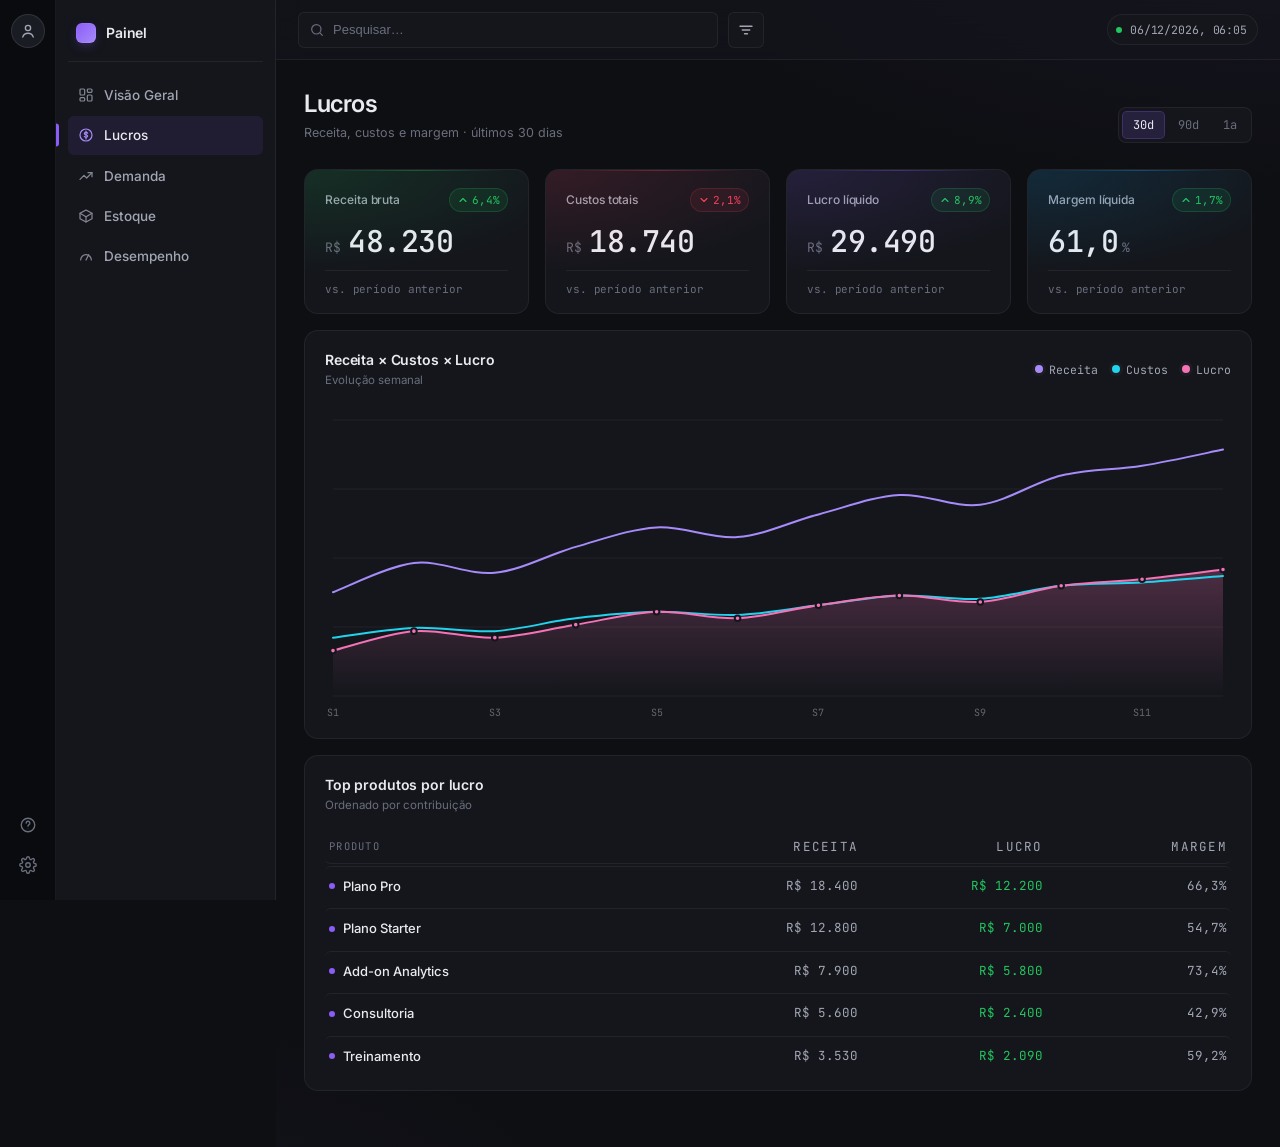
==== profits.html @ 4f4bde39 "feat: Página de Lucros" ====
<!-- profits.html -->
<!DOCTYPE html>
<html lang="pt-BR">
<head>
<meta charset="UTF-8">
<meta name="viewport" content="width=device-width, initial-scale=1.0">
<title>Dashboard · Lucros</title>
<link rel="preconnect" href="https://fonts.googleapis.com">
<link rel="preconnect" href="https://fonts.gstatic.com" crossorigin>
<link href="https://fonts.googleapis.com/css2?family=Inter:wght@400;500;600;700&family=JetBrains+Mono:wght@400;500&display=swap" rel="stylesheet">
<link rel="stylesheet" href="profits.css">
</head>
<body>

  <!-- TRILHA ESQUERDA -->
  <aside class="rail" id="rail">
    <button class="rail-avatar" aria-label="Perfil">
      <svg viewBox="0 0 24 24" width="18" height="18" fill="none" stroke="currentColor" stroke-width="1.8" stroke-linecap="round" stroke-linejoin="round">
        <circle cx="12" cy="8" r="3.5"/>
        <path d="M5 20c1.2-3.4 3.8-5 7-5s5.8 1.6 7 5"/>
      </svg>
    </button>
    <div class="rail-bottom">
      <button class="rail-btn" aria-label="Ajuda">
        <svg viewBox="0 0 24 24" width="18" height="18" fill="none" stroke="currentColor" stroke-width="1.8" stroke-linecap="round" stroke-linejoin="round">
          <circle cx="12" cy="12" r="9"/>
          <path d="M9.5 9.5a2.5 2.5 0 1 1 3.5 2.3c-.8.4-1 .9-1 1.7"/>
          <circle cx="12" cy="17" r=".6" fill="currentColor" stroke="none"/>
        </svg>
      </button>
      <button class="rail-btn" id="settingsBtn" aria-label="Aparência">
        <svg viewBox="0 0 24 24" width="18" height="18" fill="none" stroke="currentColor" stroke-width="1.8" stroke-linecap="round" stroke-linejoin="round">
          <circle cx="12" cy="12" r="3"/>
          <path d="M19.4 15a1.7 1.7 0 0 0 .3 1.9l.1.1a2 2 0 1 1-2.8 2.8l-.1-.1a1.7 1.7 0 0 0-1.9-.3 1.7 1.7 0 0 0-1 1.5V21a2 2 0 1 1-4 0v-.1a1.7 1.7 0 0 0-1-1.6 1.7 1.7 0 0 0-1.9.3l-.1.1a2 2 0 1 1-2.8-2.8l.1-.1a1.7 1.7 0 0 0 .3-1.9 1.7 1.7 0 0 0-1.5-1H3a2 2 0 1 1 0-4h.1a1.7 1.7 0 0 0 1.6-1 1.7 1.7 0 0 0-.3-1.9l-.1-.1a2 2 0 1 1 2.8-2.8l.1.1a1.7 1.7 0 0 0 1.9.3H9a1.7 1.7 0 0 0 1-1.5V3a2 2 0 1 1 4 0v.1a1.7 1.7 0 0 0 1 1.5 1.7 1.7 0 0 0 1.9-.3l.1-.1a2 2 0 1 1 2.8 2.8l-.1.1a1.7 1.7 0 0 0-.3 1.9V9a1.7 1.7 0 0 0 1.5 1H21a2 2 0 1 1 0 4h-.1a1.7 1.7 0 0 0-1.5 1z"/>
        </svg>
      </button>
    </div>
  </aside>

  <!-- MENU -->
  <nav class="menu" id="menu" aria-label="Seções">
    <div class="brand">
      <span class="brand-mark" aria-hidden="true"></span>
      <span class="brand-name">Painel</span>
    </div>
    <a href="#" class="menu-item">
      <svg viewBox="0 0 24 24" width="16" height="16" fill="none" stroke="currentColor" stroke-width="1.8" stroke-linecap="round" stroke-linejoin="round"><rect x="3" y="3" width="7" height="9" rx="1.5"/><rect x="14" y="3" width="7" height="5" rx="1.5"/><rect x="14" y="12" width="7" height="9" rx="1.5"/><rect x="3" y="16" width="7" height="5" rx="1.5"/></svg>
      <span>Visão Geral</span>
    </a>
    <a href="#" class="menu-item active">
      <svg viewBox="0 0 24 24" width="16" height="16" fill="none" stroke="currentColor" stroke-width="1.8" stroke-linecap="round" stroke-linejoin="round"><circle cx="12" cy="12" r="9"/><path d="M14.5 9.2c-.5-.8-1.4-1.2-2.5-1.2-1.4 0-2.5.7-2.5 1.8s1 1.5 2.5 1.8c1.6.4 2.5.9 2.5 2 0 1.1-1.1 1.8-2.5 1.8-1.1 0-2-.4-2.5-1.2"/><path d="M12 6v12"/></svg>
      <span>Lucros</span>
    </a>
    <a href="#" class="menu-item">
      <svg viewBox="0 0 24 24" width="16" height="16" fill="none" stroke="currentColor" stroke-width="1.8" stroke-linecap="round" stroke-linejoin="round"><path d="M3 17l6-6 4 4 8-8"/><path d="M15 7h6v6"/></svg>
      <span>Demanda</span>
    </a>
    <a href="#" class="menu-item">
      <svg viewBox="0 0 24 24" width="16" height="16" fill="none" stroke="currentColor" stroke-width="1.8" stroke-linecap="round" stroke-linejoin="round"><path d="M21 8l-9-5-9 5 9 5 9-5z"/><path d="M3 8v8l9 5 9-5V8"/><path d="M12 13v8"/></svg>
      <span>Estoque</span>
    </a>
    <a href="#" class="menu-item">
      <svg viewBox="0 0 24 24" width="16" height="16" fill="none" stroke="currentColor" stroke-width="1.8" stroke-linecap="round" stroke-linejoin="round"><path d="M4 18a8 8 0 1 1 16 0"/><path d="M12 18l4-8"/></svg>
      <span>Desempenho</span>
    </a>
  </nav>

  <!-- BARRA SUPERIOR -->
  <header class="tools">
    <button class="menu-btn" id="menuBtn" aria-label="Abrir menu" aria-expanded="false" aria-controls="menu">
      <svg viewBox="0 0 24 24" width="20" height="20" fill="none" stroke="currentColor" stroke-width="1.9" stroke-linecap="round"><line x1="4" y1="7" x2="20" y2="7"/><line x1="4" y1="12" x2="20" y2="12"/><line x1="4" y1="17" x2="20" y2="17"/></svg>
    </button>
    <div class="tools-left">
      <div class="search">
        <svg class="search-icon" viewBox="0 0 24 24" width="16" height="16" fill="none" stroke="currentColor" stroke-width="1.8" stroke-linecap="round" stroke-linejoin="round">
          <circle cx="11" cy="11" r="7"/><path d="M20 20l-3.2-3.2"/>
        </svg>
        <input type="text" placeholder="Pesquisar…" aria-label="Pesquisar">
      </div>
      <button class="filter-btn" aria-label="Filtrar">
        <svg viewBox="0 0 24 24" width="18" height="18" fill="none" stroke="currentColor" stroke-width="1.8" stroke-linecap="round"><line x1="4" y1="7" x2="20" y2="7"/><line x1="7" y1="12" x2="17" y2="12"/><line x1="10" y1="17" x2="14" y2="17"/></svg>
      </button>
    </div>
    <div class="tools-right">
      <span class="live-dot" aria-hidden="true"></span>
      <span class="live-time" id="clock">--/-- ---- --:--</span>
    </div>
  </header>

  <!-- OVERLAY (mobile) -->
  <div class="overlay" id="overlay"></div>

  <!-- CONTEÚDO -->
  <main class="content">

    <div class="content-header">
      <div>
        <h1>Lucros</h1>
        <p class="subtitle">Receita, custos e margem · últimos 30 dias</p>
      </div>
      <div class="range-picker">
        <button class="chip active">30d</button>
        <button class="chip">90d</button>
        <button class="chip">1a</button>
      </div>
    </div>

    <!-- KPIs -->
    <section class="metrics">
      <article class="card" style="--c-rgb: 34,197,94">
        <header>
          <span class="card-label">Receita bruta</span>
          <span class="card-badge down">
            <svg viewBox="0 0 24 24" width="12" height="12" fill="none" stroke="currentColor" stroke-width="2.2" stroke-linecap="round" stroke-linejoin="round"><path d="M6 15l6-6 6 6"/></svg>
            6,4%
          </span>
        </header>
        <div class="card-value">
          <small>R$</small><span class="num" data-count="48230">0</span>
        </div>
        <footer>vs. período anterior</footer>
      </article>

      <article class="card" style="--c-rgb: 244,63,94">
        <header>
          <span class="card-label">Custos totais</span>
          <span class="card-badge up">
            <svg viewBox="0 0 24 24" width="12" height="12" fill="none" stroke="currentColor" stroke-width="2.2" stroke-linecap="round" stroke-linejoin="round"><path d="M6 9l6 6 6-6"/></svg>
            2,1%
          </span>
        </header>
        <div class="card-value">
          <small>R$</small><span class="num" data-count="18740">0</span>
        </div>
        <footer>vs. período anterior</footer>
      </article>

      <article class="card" style="--c-rgb: 139,92,246">
        <header>
          <span class="card-label">Lucro líquido</span>
          <span class="card-badge down">
            <svg viewBox="0 0 24 24" width="12" height="12" fill="none" stroke="currentColor" stroke-width="2.2" stroke-linecap="round" stroke-linejoin="round"><path d="M6 15l6-6 6 6"/></svg>
            8,9%
          </span>
        </header>
        <div class="card-value">
          <small>R$</small><span class="num" data-count="29490">0</span>
        </div>
        <footer>vs. período anterior</footer>
      </article>

      <article class="card" style="--c-rgb: 14,165,233">
        <header>
          <span class="card-label">Margem líquida</span>
          <span class="card-badge down">
            <svg viewBox="0 0 24 24" width="12" height="12" fill="none" stroke="currentColor" stroke-width="2.2" stroke-linecap="round" stroke-linejoin="round"><path d="M6 15l6-6 6 6"/></svg>
            1,7%
          </span>
        </header>
        <div class="card-value">
          <span class="num" data-count="61" data-decimals="1">0</span><small>%</small>
        </div>
        <footer>vs. período anterior</footer>
      </article>
    </section>

    <!-- GRÁFICO PRINCIPAL -->
    <section class="panel">
      <header class="panel-head">
        <div>
          <h3>Receita × Custos × Lucro</h3>
          <p class="panel-sub">Evolução semanal</p>
        </div>
        <div class="legend">
          <span><i class="dot" style="background:var(--chart-1)"></i>Receita</span>
          <span><i class="dot" style="background:var(--chart-2)"></i>Custos</span>
          <span><i class="dot" style="background:var(--chart-3)"></i>Lucro</span>
        </div>
      </header>
      <div class="chart" id="chartProfits" aria-label="Gráfico de lucros"></div>
    </section>

    <!-- TABELA / RANKING -->
    <section class="panel">
      <header class="panel-head">
        <div>
          <h3>Top produtos por lucro</h3>
          <p class="panel-sub">Ordenado por contribuição</p>
        </div>
      </header>
      <div class="profit-table" id="profitTable"></div>
    </section>

  </main>

  <!-- NAV INFERIOR (mobile) -->
  <nav class="bottom-nav" aria-label="Navegação rápida">
    <a href="#">
      <svg viewBox="0 0 24 24" width="20" height="20" fill="none" stroke="currentColor" stroke-width="1.8" stroke-linecap="round" stroke-linejoin="round"><rect x="3" y="3" width="7" height="9" rx="1.5"/><rect x="14" y="3" width="7" height="5" rx="1.5"/><rect x="14" y="12" width="7" height="9" rx="1.5"/><rect x="3" y="16" width="7" height="5" rx="1.5"/></svg>
      <span>Geral</span>
    </a>
    <a href="#" class="active">
      <svg viewBox="0 0 24 24" width="20" height="20" fill="none" stroke="currentColor" stroke-width="1.8" stroke-linecap="round" stroke-linejoin="round"><circle cx="12" cy="12" r="9"/><path d="M12 6v12M14.5 9.2c-.5-.8-1.4-1.2-2.5-1.2-1.4 0-2.5.7-2.5 1.8s1 1.5 2.5 1.8c1.6.4 2.5.9 2.5 2 0 1.1-1.1 1.8-2.5 1.8-1.1 0-2-.4-2.5-1.2"/></svg>
      <span>Lucros</span>
    </a>
    <a href="#">
      <svg viewBox="0 0 24 24" width="20" height="20" fill="none" stroke="currentColor" stroke-width="1.8" stroke-linecap="round" stroke-linejoin="round"><path d="M3 17l6-6 4 4 8-8"/><path d="M15 7h6v6"/></svg>
      <span>Demanda</span>
    </a>
    <a href="#">
      <svg viewBox="0 0 24 24" width="20" height="20" fill="none" stroke="currentColor" stroke-width="1.8" stroke-linecap="round" stroke-linejoin="round"><path d="M21 8l-9-5-9 5 9 5 9-5z"/><path d="M3 8v8l9 5 9-5V8"/></svg>
      <span>Estoque</span>
    </a>
    <a href="#">
      <svg viewBox="0 0 24 24" width="20" height="20" fill="none" stroke="currentColor" stroke-width="1.8" stroke-linecap="round" stroke-linejoin="round"><path d="M4 18a8 8 0 1 1 16 0"/><path d="M12 18l4-8"/></svg>
      <span>Desemp.</span>
    </a>
  </nav>

  <script src="profits.js"></script>
</body>
</html>
---- profits.css ----
/* profits.css
   =========================================================
   Estilos da página de Lucros
   Totalmente independente — não compartilha nada com
   prototipo.css / themes.css / configs.css
   ========================================================= */

/* ---------- TOKENS BASE (fallback, sobrescritos por tema) ---------- */
:root {
  --rail-w: 56px;
  --menu-w: 220px;
  --top-h: 60px;

  --r-sm: 6px;
  --r: 10px;
  --r-lg: 14px;

  --ease: cubic-bezier(.22, 1, .36, 1);
  --ease-out: cubic-bezier(.16, 1, .3, 1);
  --dur: .35s;

  --font: 'Inter', -apple-system, BlinkMacSystemFont, 'Segoe UI', system-ui, sans-serif;
  --mono: 'JetBrains Mono', ui-monospace, SFMono-Regular, Menlo, monospace;

  /* tema violeta embutido */
  color-scheme: dark;
  --bg:        #0e0f13;
  --bg-1:      #14161c;
  --bg-2:      #191c23;
  --bg-3:      #1f232b;
  --bg-rail:   #0a0b0f;

  --line:      rgba(255, 255, 255, .06);
  --line-2:    rgba(255, 255, 255, .10);

  --fg:        #e9eaf0;
  --fg-2:      #a2a6b3;
  --fg-3:      #6a6e7c;

  --accent:      #8b5cf6;
  --accent-2:    #a78bfa;
  --accent-rgb:  139, 92, 246;
  --accent-fg:   #ffffff;

  --chart-1:    #a78bfa;
  --chart-2:    #22d3ee;
  --chart-3:    #f472b6;
  --chart-4:    #60a5fa;
  --chart-grid: rgba(255, 255, 255, .06);
  --chart-label: rgba(255, 255, 255, .35);

  --pos:  #22c55e;
  --neg:  #f43f5e;
  --warn: #f59e0b;
}

*, *::before, *::after {
  margin: 0; padding: 0; box-sizing: border-box;
}

html { color-scheme: dark; }

body {
  font-family: var(--font);
  font-size: 14px;
  line-height: 1.5;
  color: var(--fg);
  background: var(--bg);
  -webkit-font-smoothing: antialiased;
  text-rendering: optimizeLegibility;
}

button { font: inherit; color: inherit; background: none; border: 0; cursor: pointer; }
a { color: inherit; text-decoration: none; }

:focus-visible {
  outline: 2px solid var(--accent);
  outline-offset: 2px;
  border-radius: 4px;
}

/* ---------- TRILHA ESQUERDA ---------- */
.rail {
  position: fixed;
  inset: 0 auto 0 0;
  width: var(--rail-w);
  background: var(--bg-rail);
  border-right: 1px solid var(--line);
  display: flex;
  flex-direction: column;
  align-items: center;
  justify-content: space-between;
  padding: 14px 0 18px;
  z-index: 1002;
}
.rail-avatar {
  width: 34px; height: 34px;
  border-radius: 50%;
  background: var(--bg-2);
  border: 1px solid var(--line-2);
  display: grid; place-items: center;
  color: var(--fg-2);
  transition: all .2s var(--ease);
}
.rail-avatar:hover {
  color: var(--fg);
  border-color: rgba(var(--accent-rgb), .5);
  box-shadow: 0 0 0 3px rgba(var(--accent-rgb), .12);
}
.rail-bottom { display: flex; flex-direction: column; gap: 6px; }
.rail-btn {
  width: 34px; height: 34px;
  display: grid; place-items: center;
  border-radius: var(--r-sm);
  color: var(--fg-3);
  transition: all .2s var(--ease);
}
.rail-btn:hover { color: var(--fg); background: rgba(255,255,255,.05); }

/* ---------- MENU ---------- */
.menu {
  position: fixed;
  inset: 0 auto 0 var(--rail-w);
  width: var(--menu-w);
  background: var(--bg-1);
  border-right: 1px solid var(--line);
  padding: 14px 12px;
  display: flex;
  flex-direction: column;
  gap: 2px;
  z-index: 1001;
}
.brand {
  display: flex; align-items: center; gap: 10px;
  padding: 8px 8px 18px;
  border-bottom: 1px solid var(--line);
  margin-bottom: 12px;
}
.brand-mark {
  width: 20px; height: 20px;
  border-radius: 6px;
  background: linear-gradient(135deg, var(--accent), var(--accent-2));
  box-shadow: 0 0 0 1px rgba(255,255,255,.06) inset,
              0 4px 12px -4px rgba(var(--accent-rgb), .55);
}
.brand-name { font-weight: 600; letter-spacing: -.01em; font-size: 14px; }

.menu-item {
  position: relative;
  display: flex; align-items: center; gap: 10px;
  padding: 9px 10px;
  border-radius: var(--r-sm);
  color: var(--fg-2);
  font-size: 13.5px; font-weight: 500;
  transition: color .18s var(--ease), background .18s var(--ease);
}
.menu-item svg { flex-shrink: 0; opacity: .8; }
.menu-item::before {
  content: "";
  position: absolute;
  left: -12px; top: 50%;
  width: 3px; height: 0;
  background: var(--accent);
  border-radius: 0 3px 3px 0;
  transform: translateY(-50%);
  transition: height .28s var(--ease);
}
.menu-item:hover { color: var(--fg); background: rgba(255,255,255,.035); }
.menu-item.active {
  color: var(--fg);
  background: rgba(var(--accent-rgb), .10);
}
.menu-item.active::before { height: 60%; }
.menu-item.active svg { color: var(--accent-2); opacity: 1; }

/* ---------- BARRA SUPERIOR ---------- */
.tools {
  position: fixed;
  inset: 0 0 auto calc(var(--rail-w) + var(--menu-w));
  height: var(--top-h);
  display: flex; align-items: center; gap: 12px;
  padding: 0 22px;
  background: rgba(20, 22, 28, .72);
  backdrop-filter: blur(14px);
  -webkit-backdrop-filter: blur(14px);
  border-bottom: 1px solid var(--line);
  z-index: 1000;
}
.tools-left { display: flex; align-items: center; gap: 10px; flex: 1; min-width: 0; }
.menu-btn {
  display: none;
  width: 36px; height: 36px;
  border-radius: var(--r-sm);
  color: var(--fg-2);
  align-items: center; justify-content: center;
  flex-shrink: 0;
}
.menu-btn:hover { background: rgba(255,255,255,.05); color: var(--fg); }

.search { position: relative; width: min(420px, 100%); }
.search input {
  width: 100%; height: 36px;
  padding: 0 12px 0 34px;
  font-size: 13px;
  color: var(--fg);
  background: var(--bg-1);
  border: 1px solid var(--line);
  border-radius: var(--r-sm);
  outline: none;
  transition: border-color .2s var(--ease), background .2s var(--ease), box-shadow .2s var(--ease);
}
.search input::placeholder { color: var(--fg-3); }
.search input:hover { border-color: var(--line-2); }
.search input:focus {
  border-color: rgba(var(--accent-rgb), .55);
  background: var(--bg-2);
  box-shadow: 0 0 0 3px rgba(var(--accent-rgb), .1);
}
.search-icon {
  position: absolute;
  left: 11px; top: 50%;
  transform: translateY(-50%);
  color: var(--fg-3);
  pointer-events: none;
}
.filter-btn {
  width: 36px; height: 36px;
  display: grid; place-items: center;
  color: var(--fg-2);
  border: 1px solid var(--line);
  border-radius: var(--r-sm);
  background: var(--bg-1);
  transition: all .2s var(--ease);
  flex-shrink: 0;
}
.filter-btn:hover { color: var(--fg); border-color: var(--line-2); background: var(--bg-2); }

.tools-right {
  display: flex; align-items: center; gap: 8px;
  margin-left: auto;
  padding: 6px 10px 6px 8px;
  border: 1px solid var(--line);
  border-radius: 999px;
  background: var(--bg-1);
}
.live-dot {
  width: 6px; height: 6px;
  border-radius: 50%;
  background: var(--pos);
  box-shadow: 0 0 0 0 rgba(34,197,94,.5);
  animation: pulse 2s infinite;
}
@keyframes pulse {
  0%   { box-shadow: 0 0 0 0 rgba(34,197,94,.5); }
  70%  { box-shadow: 0 0 0 6px rgba(34,197,94,0); }
  100% { box-shadow: 0 0 0 0 rgba(34,197,94,0); }
}
.live-time {
  font-family: var(--mono);
  font-size: 11.5px;
  color: var(--fg-2);
  letter-spacing: -.01em;
}

/* ---------- CONTEÚDO ---------- */
.content {
  margin-left: calc(var(--rail-w) + var(--menu-w));
  padding: calc(var(--top-h) + 26px) 28px 40px;
  min-height: 100vh;
  background:
    radial-gradient(1100px 500px at 100% -10%, rgba(var(--accent-rgb), .08), transparent 60%),
    radial-gradient(700px 400px at -10% 110%, rgba(var(--accent-rgb), .05), transparent 60%),
    var(--bg);
}
.content-header {
  display: flex; justify-content: space-between; align-items: flex-end;
  gap: 20px;
  margin-bottom: 26px;
  animation: rise .5s var(--ease-out) both;
}
.content-header h1 {
  font-size: 24px; font-weight: 600;
  letter-spacing: -.02em;
}
.subtitle { color: var(--fg-3); font-size: 12.5px; margin-top: 2px; }

.range-picker {
  display: flex; gap: 2px;
  padding: 3px;
  border: 1px solid var(--line);
  border-radius: 8px;
  background: var(--bg-1);
}
.chip {
  padding: 5px 11px;
  font-size: 12px;
  font-family: var(--mono);
  color: var(--fg-3);
  border-radius: 5px;
  transition: all .2s var(--ease);
}
.chip:hover { color: var(--fg-2); }
.chip.active {
  color: var(--fg);
  background: rgba(var(--accent-rgb), .14);
  box-shadow: 0 0 0 1px rgba(var(--accent-rgb), .25) inset;
}

/* ---------- CARDS ---------- */
.metrics {
  display: grid;
  grid-template-columns: repeat(4, minmax(0, 1fr));
  gap: 16px;
  margin-bottom: 16px;
}
.card {
  position: relative;
  padding: 18px 20px 16px;
  background: var(--bg-1);
  border: 1px solid var(--line);
  border-radius: var(--r-lg);
  overflow: hidden;
  transition: border-color .25s var(--ease), transform .25s var(--ease);
  animation: rise .5s var(--ease-out) both;
}
.card:nth-child(2) { animation-delay: .06s; }
.card:nth-child(3) { animation-delay: .12s; }
.card:nth-child(4) { animation-delay: .18s; }
.card::before {
  content: "";
  position: absolute; inset: -1px;
  border-radius: inherit;
  background: radial-gradient(420px 160px at 0% 0%, rgba(var(--c-rgb), .16), transparent 65%);
  pointer-events: none;
  opacity: .9;
}
.card::after {
  content: "";
  position: absolute;
  top: 0; left: 22px; right: 22px; height: 1px;
  background: linear-gradient(90deg, transparent, rgba(var(--c-rgb), .6), transparent);
  opacity: .55;
}
.card:hover {
  border-color: rgba(var(--c-rgb), .35);
  transform: translateY(-2px);
}
.card header {
  display: flex; align-items: center; justify-content: space-between;
  gap: 10px;
  margin-bottom: 14px;
}
.card-label {
  font-size: 12px;
  color: var(--fg-2);
  font-weight: 500;
  letter-spacing: -.005em;
}
.card-badge {
  display: inline-flex; align-items: center; gap: 3px;
  font-family: var(--mono);
  font-size: 11px;
  padding: 3px 7px;
  border-radius: 999px;
  background: rgba(34,197,94,.1);
  color: var(--pos);
  border: 1px solid rgba(34,197,94,.2);
}
.card-badge.down {
  background: rgba(34,197,94,.1);
  color: var(--pos);
  border-color: rgba(34,197,94,.2);
}
.card-badge.up {
  background: rgba(244,63,94,.08);
  color: var(--neg);
  border-color: rgba(244,63,94,.18);
}
.card-value {
  display: flex; align-items: baseline; gap: 4px;
  font-family: var(--mono);
  font-weight: 500;
  letter-spacing: -.03em;
  font-feature-settings: "tnum" 1;
}
.card-value .num {
  font-size: 30px;
  line-height: 1;
  color: var(--fg);
}
.card-value small {
  font-size: 13px;
  color: var(--fg-3);
  font-weight: 400;
  margin-right: 4px;
}
.card footer {
  margin-top: 12px;
  padding-top: 10px;
  border-top: 1px solid var(--line);
  font-size: 11px;
  color: var(--fg-3);
  font-family: var(--mono);
  letter-spacing: -.01em;
}

/* ---------- PAINÉIS ---------- */
.panel {
  background: var(--bg-1);
  border: 1px solid var(--line);
  border-radius: var(--r-lg);
  padding: 18px 20px 14px;
  margin-bottom: 16px;
  animation: rise .5s var(--ease-out) .12s both;
}
.panel-head {
  display: flex; justify-content: space-between; align-items: center;
  gap: 12px;
  margin-bottom: 14px;
}
.panel-head h3 {
  font-size: 14px; font-weight: 600;
  letter-spacing: -.01em;
}
.panel-sub { font-size: 11.5px; color: var(--fg-3); margin-top: 2px; }
.legend {
  display: flex; gap: 14px;
  font-size: 11.5px;
  color: var(--fg-2);
  font-family: var(--mono);
}
.legend span { display: inline-flex; align-items: center; gap: 6px; }
.legend .dot {
  width: 8px; height: 8px;
  border-radius: 50%;
  display: inline-block;
  box-shadow: 0 0 0 3px rgba(255,255,255,.03);
}
.chart {
  width: 100%;
  height: 320px;
  position: relative;
}
.chart svg { display: block; width: 100%; height: 100%; overflow: visible; }

/* ---------- TABELA DE LUCRO ---------- */
.profit-table {
  display: flex;
  flex-direction: column;
  gap: 2px;
}
.profit-row {
  display: grid;
  grid-template-columns: 2fr 1fr 1fr 1fr;
  align-items: center;
  gap: 12px;
  padding: 10px 4px;
  border-radius: var(--r-sm);
  transition: background .18s var(--ease);
  font-size: 13px;
}
.profit-row:not(.profit-head):hover {
  background: rgba(255,255,255,.025);
}
.profit-row + .profit-row {
  border-top: 1px solid var(--line);
}
.profit-head {
  font-family: var(--mono);
  font-size: 10.5px;
  text-transform: uppercase;
  letter-spacing: .12em;
  color: var(--fg-3);
  padding-bottom: 6px;
  border-bottom: 1px solid var(--line);
}
.profit-name {
  color: var(--fg);
  font-weight: 500;
  display: flex;
  align-items: center;
  gap: 8px;
  min-width: 0;
}
.profit-name::before {
  content: "";
  width: 6px; height: 6px;
  border-radius: 50%;
  background: var(--accent);
  flex-shrink: 0;
}
.profit-row .num {
  font-family: var(--mono);
  font-size: 12.5px;
  color: var(--fg-2);
  text-align: right;
}
.profit-row .num.positive { color: var(--pos); }
.profit-row .num.negative { color: var(--neg); }
.profit-bar {
  position: relative;
  height: 6px;
  border-radius: 3px;
  background: var(--bg-3);
  overflow: hidden;
}
.profit-bar span {
  position: absolute;
  inset: 0 auto 0 0;
  width: var(--bar);
  border-radius: 3px;
  background: var(--accent);
  opacity: .7;
}

/* ---------- OVERLAY / BOTTOM NAV ---------- */
.overlay {
  position: fixed; inset: 0;
  background: rgba(0,0,0,.55);
  backdrop-filter: blur(2px);
  opacity: 0; pointer-events: none;
  transition: opacity .25s var(--ease);
  z-index: 1005;
  display: none;
}
body.menu-open .overlay { opacity: 1; pointer-events: auto; }
.bottom-nav { display: none; }

/* ---------- ANIMAÇÕES ---------- */
@keyframes rise {
  from { opacity: 0; transform: translateY(8px); }
  to   { opacity: 1; transform: none; }
}

/* ---------- RESPONSIVO ---------- */
@media (max-width: 1024px) {
  :root { --menu-w: 190px; }
  .content { padding-left: 22px; padding-right: 22px; }
  .search { width: min(360px, 100%); }
  .metrics { grid-template-columns: repeat(2, minmax(0, 1fr)); }
}

@media (max-width: 768px) {
  :root { --rail-w: 56px; --menu-w: 210px; }
  body { overflow-x: hidden; }
  .rail, .menu {
    transform: translateX(-100%);
    transition: transform .3s var(--ease-out);
    z-index: 1008;
  }
  .menu { left: 0; padding-left: calc(var(--rail-w) + 4px); }
  .rail { z-index: 1009; }
  body.menu-open .rail,
  body.menu-open .menu { transform: translateX(0); }
  .overlay { display: block; }
  body.menu-open { overflow: hidden; }
  .tools {
    left: 0;
    padding: 0 12px;
    gap: 8px;
    background: rgba(15, 16, 20, 0.88);
  }
  .menu-btn { display: inline-flex; }
  .tools-right { display: none; }
  .content {
    margin-left: 0;
    padding: calc(var(--top-h) + 18px) 16px calc(88px + env(safe-area-inset-bottom));
  }
  .content-header { flex-direction: column; align-items: flex-start; gap: 12px; }
  .content-header h1 { font-size: 20px; }
  .metrics { grid-template-columns: 1fr 1fr; gap: 10px; }
  .card { padding: 14px; border-radius: var(--r); }
  .card-label { font-size: 11px; }
  .card-value .num { font-size: 22px; }
  .card-value small { font-size: 11px; }
  .card-badge { font-size: 10px; padding: 2px 6px; }
  .card footer { font-size: 10px; }
  .panel { padding: 14px; border-radius: var(--r); }
  .panel-head { flex-direction: column; align-items: flex-start; gap: 10px; }
  .legend { font-size: 11px; }
  .chart { height: 240px; }
  .profit-row { grid-template-columns: 1.6fr 1fr 1fr; font-size: 12px; }
  .profit-row .num:last-child { display: none; }
  .bottom-nav {
    display: flex;
    justify-content: space-around;
    position: fixed;
    left: 0; right: 0; bottom: 0;
    padding: 8px 6px calc(8px + env(safe-area-inset-bottom));
    background: rgba(20, 22, 28, .92);
    backdrop-filter: blur(14px);
    -webkit-backdrop-filter: blur(14px);
    border-top: 1px solid var(--line);
    z-index: 900;
  }
  .bottom-nav a {
    flex: 1;
    display: flex;
    flex-direction: column;
    align-items: center;
    gap: 3px;
    font-size: 10.5px;
    color: var(--fg-3);
    padding: 4px 0;
    border-radius: 8px;
    transition: color .2s var(--ease);
  }
  .bottom-nav a.active { color: var(--accent-2); }
  .bottom-nav a svg { stroke-width: 1.7; }
}

@media (max-width: 380px) {
  .card-value .num { font-size: 18px; }
  .bottom-nav a { font-size: 9.5px; }
}

@media (prefers-reduced-motion: reduce) {
  *, *::before, *::after {
    animation-duration: .001ms !important;
    animation-iteration-count: 1 !important;
    transition-duration: .001ms !important;
  }
}
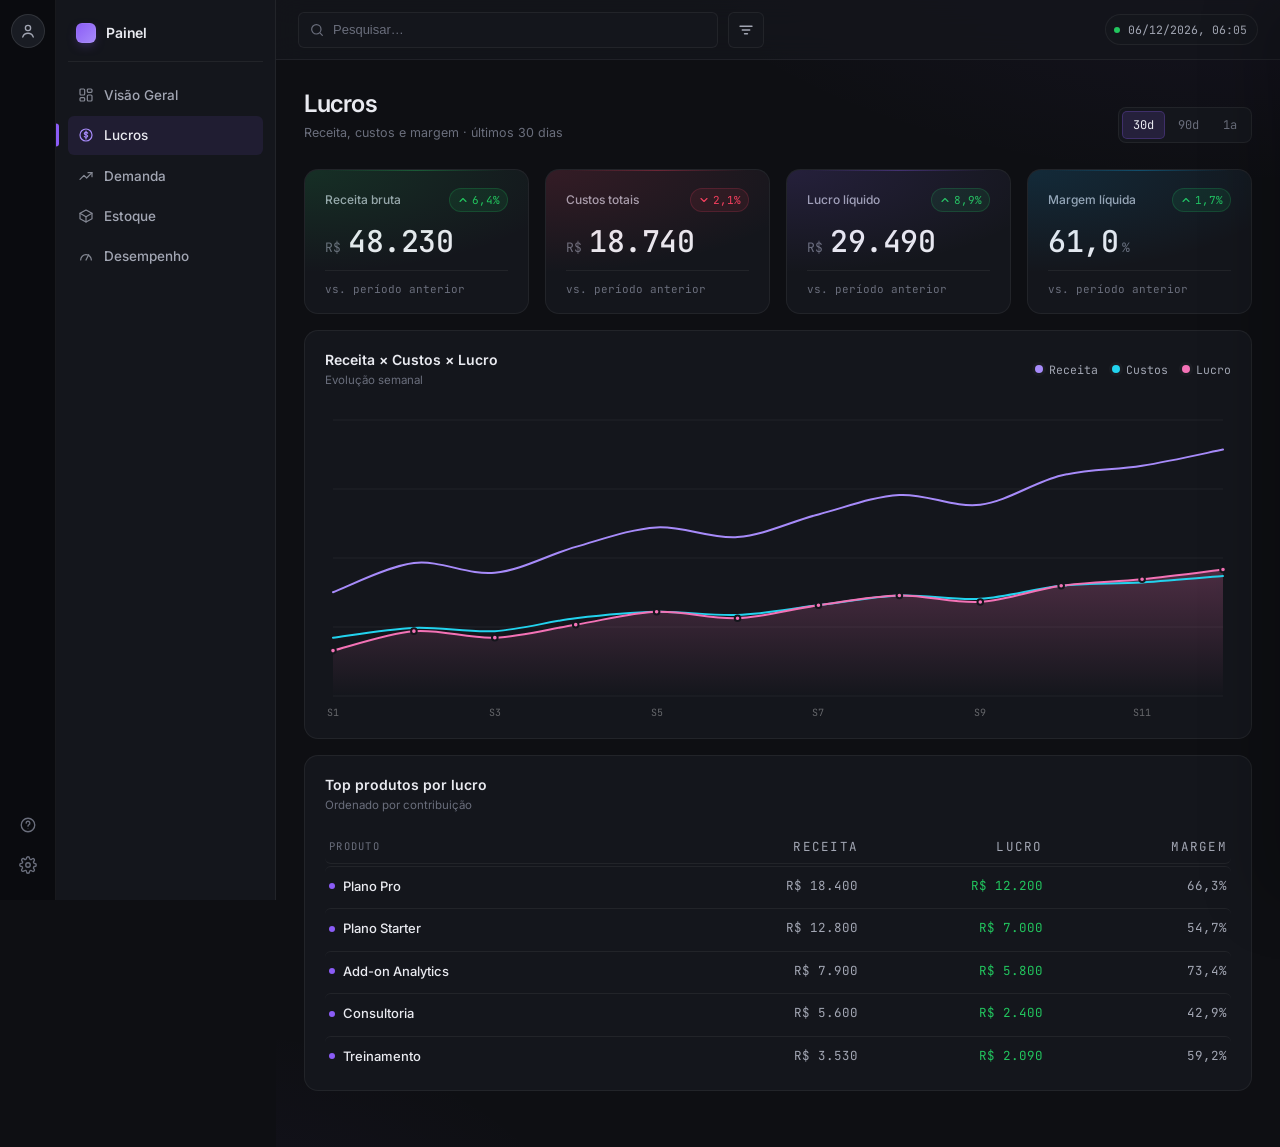
==== commit 6b08b830: "feat: Adição de temas a Página de Lucros" ====
--- a/profits.html
+++ b/profits.html
@@ -1,222 +1,1087 @@
 <!-- profits.html -->
 <!DOCTYPE html>
-<html lang="pt-BR">
+<html lang="pt-BR" data-theme="violeta" data-density="normal">
+
 <head>
-<meta charset="UTF-8">
-<meta name="viewport" content="width=device-width, initial-scale=1.0">
-<title>Dashboard · Lucros</title>
-<link rel="preconnect" href="https://fonts.googleapis.com">
-<link rel="preconnect" href="https://fonts.gstatic.com" crossorigin>
-<link href="https://fonts.googleapis.com/css2?family=Inter:wght@400;500;600;700&family=JetBrains+Mono:wght@400;500&display=swap" rel="stylesheet">
-<link rel="stylesheet" href="profits.css">
+  <meta charset="UTF-8">
+  <meta
+    name="viewport"
+    content="width=device-width, initial-scale=1.0"
+  >
+
+  <title>Dashboard · Lucros</title>
+
+  <link rel="preconnect" href="https://fonts.googleapis.com">
+  <link rel="preconnect" href="https://fonts.gstatic.com" crossorigin>
+
+  <link
+    href="https://fonts.googleapis.com/css2?family=Inter:wght@400;500;600;700&family=JetBrains+Mono:wght@400;500&display=swap"
+    rel="stylesheet"
+  >
+
+  <link rel="stylesheet" href="profits.css">
 </head>
+
 <body>
 
-  <!-- TRILHA ESQUERDA -->
+  <!-- =====================================================
+       TRILHA ESQUERDA
+       ===================================================== -->
+
   <aside class="rail" id="rail">
-    <button class="rail-avatar" aria-label="Perfil">
-      <svg viewBox="0 0 24 24" width="18" height="18" fill="none" stroke="currentColor" stroke-width="1.8" stroke-linecap="round" stroke-linejoin="round">
+
+    <button
+      class="rail-avatar"
+      aria-label="Perfil"
+    >
+      <svg
+        viewBox="0 0 24 24"
+        width="18"
+        height="18"
+        fill="none"
+        stroke="currentColor"
+        stroke-width="1.8"
+        stroke-linecap="round"
+        stroke-linejoin="round"
+      >
         <circle cx="12" cy="8" r="3.5"/>
         <path d="M5 20c1.2-3.4 3.8-5 7-5s5.8 1.6 7 5"/>
       </svg>
     </button>
+
     <div class="rail-bottom">
-      <button class="rail-btn" aria-label="Ajuda">
-        <svg viewBox="0 0 24 24" width="18" height="18" fill="none" stroke="currentColor" stroke-width="1.8" stroke-linecap="round" stroke-linejoin="round">
+
+      <button
+        class="rail-btn"
+        aria-label="Ajuda"
+      >
+        <svg
+          viewBox="0 0 24 24"
+          width="18"
+          height="18"
+          fill="none"
+          stroke="currentColor"
+          stroke-width="1.8"
+          stroke-linecap="round"
+          stroke-linejoin="round"
+        >
           <circle cx="12" cy="12" r="9"/>
           <path d="M9.5 9.5a2.5 2.5 0 1 1 3.5 2.3c-.8.4-1 .9-1 1.7"/>
-          <circle cx="12" cy="17" r=".6" fill="currentColor" stroke="none"/>
+          <circle
+            cx="12"
+            cy="17"
+            r=".6"
+            fill="currentColor"
+            stroke="none"
+          />
         </svg>
       </button>
-      <button class="rail-btn" id="settingsBtn" aria-label="Aparência">
-        <svg viewBox="0 0 24 24" width="18" height="18" fill="none" stroke="currentColor" stroke-width="1.8" stroke-linecap="round" stroke-linejoin="round">
+
+      <button
+        class="rail-btn"
+        id="settingsBtn"
+        aria-label="Aparência e configurações"
+      >
+        <svg
+          viewBox="0 0 24 24"
+          width="18"
+          height="18"
+          fill="none"
+          stroke="currentColor"
+          stroke-width="1.8"
+          stroke-linecap="round"
+          stroke-linejoin="round"
+        >
           <circle cx="12" cy="12" r="3"/>
           <path d="M19.4 15a1.7 1.7 0 0 0 .3 1.9l.1.1a2 2 0 1 1-2.8 2.8l-.1-.1a1.7 1.7 0 0 0-1.9-.3 1.7 1.7 0 0 0-1 1.5V21a2 2 0 1 1-4 0v-.1a1.7 1.7 0 0 0-1-1.6 1.7 1.7 0 0 0-1.9.3l-.1.1a2 2 0 1 1-2.8-2.8l.1-.1a1.7 1.7 0 0 0 .3-1.9 1.7 1.7 0 0 0-1.5-1H3a2 2 0 1 1 0-4h.1a1.7 1.7 0 0 0 1.6-1 1.7 1.7 0 0 0-.3-1.9l-.1-.1a2 2 0 1 1 2.8-2.8l.1.1a1.7 1.7 0 0 0 1.9.3H9a1.7 1.7 0 0 0 1-1.5V3a2 2 0 1 1 4 0v.1a1.7 1.7 0 0 0 1 1.5 1.7 1.7 0 0 0 1.9-.3l.1-.1a2 2 0 1 1 2.8 2.8l-.1.1a1.7 1.7 0 0 0-.3 1.9V9a1.7 1.7 0 0 0 1.5 1H21a2 2 0 1 1 0 4h-.1a1.7 1.7 0 0 0-1.5 1z"/>
         </svg>
       </button>
+
     </div>
   </aside>
 
-  <!-- MENU -->
-  <nav class="menu" id="menu" aria-label="Seções">
+  <!-- =====================================================
+       MENU
+       ===================================================== -->
+
+  <nav
+    class="menu"
+    id="menu"
+    aria-label="Seções"
+  >
+
     <div class="brand">
-      <span class="brand-mark" aria-hidden="true"></span>
-      <span class="brand-name">Painel</span>
+      <span
+        class="brand-mark"
+        aria-hidden="true"
+      ></span>
+
+      <span class="brand-name">
+        Painel
+      </span>
     </div>
+
     <a href="#" class="menu-item">
-      <svg viewBox="0 0 24 24" width="16" height="16" fill="none" stroke="currentColor" stroke-width="1.8" stroke-linecap="round" stroke-linejoin="round"><rect x="3" y="3" width="7" height="9" rx="1.5"/><rect x="14" y="3" width="7" height="5" rx="1.5"/><rect x="14" y="12" width="7" height="9" rx="1.5"/><rect x="3" y="16" width="7" height="5" rx="1.5"/></svg>
+      <svg
+        viewBox="0 0 24 24"
+        width="16"
+        height="16"
+        fill="none"
+        stroke="currentColor"
+        stroke-width="1.8"
+        stroke-linecap="round"
+        stroke-linejoin="round"
+      >
+        <rect x="3" y="3" width="7" height="9" rx="1.5"/>
+        <rect x="14" y="3" width="7" height="5" rx="1.5"/>
+        <rect x="14" y="12" width="7" height="9" rx="1.5"/>
+        <rect x="3" y="16" width="7" height="5" rx="1.5"/>
+      </svg>
+
       <span>Visão Geral</span>
     </a>
-    <a href="#" class="menu-item active">
-      <svg viewBox="0 0 24 24" width="16" height="16" fill="none" stroke="currentColor" stroke-width="1.8" stroke-linecap="round" stroke-linejoin="round"><circle cx="12" cy="12" r="9"/><path d="M14.5 9.2c-.5-.8-1.4-1.2-2.5-1.2-1.4 0-2.5.7-2.5 1.8s1 1.5 2.5 1.8c1.6.4 2.5.9 2.5 2 0 1.1-1.1 1.8-2.5 1.8-1.1 0-2-.4-2.5-1.2"/><path d="M12 6v12"/></svg>
+
+    <a
+      href="#"
+      class="menu-item active"
+    >
+      <svg
+        viewBox="0 0 24 24"
+        width="16"
+        height="16"
+        fill="none"
+        stroke="currentColor"
+        stroke-width="1.8"
+        stroke-linecap="round"
+        stroke-linejoin="round"
+      >
+        <circle cx="12" cy="12" r="9"/>
+        <path d="M14.5 9.2c-.5-.8-1.4-1.2-2.5-1.2-1.4 0-2.5.7-2.5 1.8s1 1.5 2.5 1.8c1.6.4 2.5.9 2.5 2 0 1.1-1.1 1.8-2.5 1.8-1.1 0-2-.4-2.5-1.2"/>
+        <path d="M12 6v12"/>
+      </svg>
+
       <span>Lucros</span>
     </a>
+
     <a href="#" class="menu-item">
-      <svg viewBox="0 0 24 24" width="16" height="16" fill="none" stroke="currentColor" stroke-width="1.8" stroke-linecap="round" stroke-linejoin="round"><path d="M3 17l6-6 4 4 8-8"/><path d="M15 7h6v6"/></svg>
+      <svg
+        viewBox="0 0 24 24"
+        width="16"
+        height="16"
+        fill="none"
+        stroke="currentColor"
+        stroke-width="1.8"
+        stroke-linecap="round"
+        stroke-linejoin="round"
+      >
+        <path d="M3 17l6-6 4 4 8-8"/>
+        <path d="M15 7h6v6"/>
+      </svg>
+
       <span>Demanda</span>
     </a>
+
     <a href="#" class="menu-item">
-      <svg viewBox="0 0 24 24" width="16" height="16" fill="none" stroke="currentColor" stroke-width="1.8" stroke-linecap="round" stroke-linejoin="round"><path d="M21 8l-9-5-9 5 9 5 9-5z"/><path d="M3 8v8l9 5 9-5V8"/><path d="M12 13v8"/></svg>
+      <svg
+        viewBox="0 0 24 24"
+        width="16"
+        height="16"
+        fill="none"
+        stroke="currentColor"
+        stroke-width="1.8"
+        stroke-linecap="round"
+        stroke-linejoin="round"
+      >
+        <path d="M21 8l-9-5-9 5 9 5 9-5z"/>
+        <path d="M3 8v8l9 5 9-5V8"/>
+        <path d="M12 13v8"/>
+      </svg>
+
       <span>Estoque</span>
     </a>
+
     <a href="#" class="menu-item">
-      <svg viewBox="0 0 24 24" width="16" height="16" fill="none" stroke="currentColor" stroke-width="1.8" stroke-linecap="round" stroke-linejoin="round"><path d="M4 18a8 8 0 1 1 16 0"/><path d="M12 18l4-8"/></svg>
+      <svg
+        viewBox="0 0 24 24"
+        width="16"
+        height="16"
+        fill="none"
+        stroke="currentColor"
+        stroke-width="1.8"
+        stroke-linecap="round"
+        stroke-linejoin="round"
+      >
+        <path d="M4 18a8 8 0 1 1 16 0"/>
+        <path d="M12 18l4-8"/>
+      </svg>
+
       <span>Desempenho</span>
     </a>
+
   </nav>
 
-  <!-- BARRA SUPERIOR -->
+  <!-- =====================================================
+       BARRA SUPERIOR
+       ===================================================== -->
+
   <header class="tools">
-    <button class="menu-btn" id="menuBtn" aria-label="Abrir menu" aria-expanded="false" aria-controls="menu">
-      <svg viewBox="0 0 24 24" width="20" height="20" fill="none" stroke="currentColor" stroke-width="1.9" stroke-linecap="round"><line x1="4" y1="7" x2="20" y2="7"/><line x1="4" y1="12" x2="20" y2="12"/><line x1="4" y1="17" x2="20" y2="17"/></svg>
+
+    <button
+      class="menu-btn"
+      id="menuBtn"
+      aria-label="Abrir menu"
+      aria-expanded="false"
+      aria-controls="menu"
+    >
+      <svg
+        viewBox="0 0 24 24"
+        width="20"
+        height="20"
+        fill="none"
+        stroke="currentColor"
+        stroke-width="1.9"
+        stroke-linecap="round"
+      >
+        <line x1="4" y1="7" x2="20" y2="7"/>
+        <line x1="4" y1="12" x2="20" y2="12"/>
+        <line x1="4" y1="17" x2="20" y2="17"/>
+      </svg>
     </button>
+
     <div class="tools-left">
+
       <div class="search">
-        <svg class="search-icon" viewBox="0 0 24 24" width="16" height="16" fill="none" stroke="currentColor" stroke-width="1.8" stroke-linecap="round" stroke-linejoin="round">
-          <circle cx="11" cy="11" r="7"/><path d="M20 20l-3.2-3.2"/>
+
+        <svg
+          class="search-icon"
+          viewBox="0 0 24 24"
+          width="16"
+          height="16"
+          fill="none"
+          stroke="currentColor"
+          stroke-width="1.8"
+          stroke-linecap="round"
+          stroke-linejoin="round"
+        >
+          <circle cx="11" cy="11" r="7"/>
+          <path d="M20 20l-3.2-3.2"/>
         </svg>
-        <input type="text" placeholder="Pesquisar…" aria-label="Pesquisar">
+
+        <input
+          type="text"
+          placeholder="Pesquisar…"
+          aria-label="Pesquisar"
+        >
+
       </div>
-      <button class="filter-btn" aria-label="Filtrar">
-        <svg viewBox="0 0 24 24" width="18" height="18" fill="none" stroke="currentColor" stroke-width="1.8" stroke-linecap="round"><line x1="4" y1="7" x2="20" y2="7"/><line x1="7" y1="12" x2="17" y2="12"/><line x1="10" y1="17" x2="14" y2="17"/></svg>
+
+      <button
+        class="filter-btn"
+        aria-label="Filtrar"
+      >
+        <svg
+          viewBox="0 0 24 24"
+          width="18"
+          height="18"
+          fill="none"
+          stroke="currentColor"
+          stroke-width="1.8"
+          stroke-linecap="round"
+        >
+          <line x1="4" y1="7" x2="20" y2="7"/>
+          <line x1="7" y1="12" x2="17" y2="12"/>
+          <line x1="10" y1="17" x2="14" y2="17"/>
+        </svg>
       </button>
+
     </div>
+
     <div class="tools-right">
-      <span class="live-dot" aria-hidden="true"></span>
-      <span class="live-time" id="clock">--/-- ---- --:--</span>
+      <span
+        class="live-dot"
+        aria-hidden="true"
+      ></span>
+
+      <span
+        class="live-time"
+        id="clock"
+      >
+        --/--/---- --:--
+      </span>
     </div>
+
   </header>
 
-  <!-- OVERLAY (mobile) -->
-  <div class="overlay" id="overlay"></div>
-
-  <!-- CONTEÚDO -->
+  <!-- MENU MOBILE -->
+
+  <div
+    class="overlay"
+    id="overlay"
+  ></div>
+
+  <!-- =====================================================
+       CONTEÚDO
+       ===================================================== -->
+
   <main class="content">
 
     <div class="content-header">
+
       <div>
         <h1>Lucros</h1>
-        <p class="subtitle">Receita, custos e margem · últimos 30 dias</p>
+
+        <p class="subtitle">
+          Receita, custos e margem · últimos 30 dias
+        </p>
       </div>
+
       <div class="range-picker">
         <button class="chip active">30d</button>
         <button class="chip">90d</button>
         <button class="chip">1a</button>
       </div>
+
     </div>
 
     <!-- KPIs -->
+
     <section class="metrics">
-      <article class="card" style="--c-rgb: 34,197,94">
+
+      <article
+        class="card"
+        style="--c-rgb: 34,197,94"
+      >
         <header>
-          <span class="card-label">Receita bruta</span>
+          <span class="card-label">
+            Receita bruta
+          </span>
+
           <span class="card-badge down">
-            <svg viewBox="0 0 24 24" width="12" height="12" fill="none" stroke="currentColor" stroke-width="2.2" stroke-linecap="round" stroke-linejoin="round"><path d="M6 15l6-6 6 6"/></svg>
+            <svg
+              viewBox="0 0 24 24"
+              width="12"
+              height="12"
+              fill="none"
+              stroke="currentColor"
+              stroke-width="2.2"
+              stroke-linecap="round"
+              stroke-linejoin="round"
+            >
+              <path d="M6 15l6-6 6 6"/>
+            </svg>
+
             6,4%
           </span>
         </header>
+
         <div class="card-value">
-          <small>R$</small><span class="num" data-count="48230">0</span>
-        </div>
-        <footer>vs. período anterior</footer>
+          <small>R$</small>
+          <span
+            class="num"
+            data-count="48230"
+          >
+            0
+          </span>
+        </div>
+
+        <footer>
+          vs. período anterior
+        </footer>
       </article>
 
-      <article class="card" style="--c-rgb: 244,63,94">
+      <article
+        class="card"
+        style="--c-rgb: 244,63,94"
+      >
         <header>
-          <span class="card-label">Custos totais</span>
+          <span class="card-label">
+            Custos totais
+          </span>
+
           <span class="card-badge up">
-            <svg viewBox="0 0 24 24" width="12" height="12" fill="none" stroke="currentColor" stroke-width="2.2" stroke-linecap="round" stroke-linejoin="round"><path d="M6 9l6 6 6-6"/></svg>
+            <svg
+              viewBox="0 0 24 24"
+              width="12"
+              height="12"
+              fill="none"
+              stroke="currentColor"
+              stroke-width="2.2"
+              stroke-linecap="round"
+              stroke-linejoin="round"
+            >
+              <path d="M6 9l6 6 6-6"/>
+            </svg>
+
             2,1%
           </span>
         </header>
+
         <div class="card-value">
-          <small>R$</small><span class="num" data-count="18740">0</span>
-        </div>
-        <footer>vs. período anterior</footer>
+          <small>R$</small>
+          <span
+            class="num"
+            data-count="18740"
+          >
+            0
+          </span>
+        </div>
+
+        <footer>
+          vs. período anterior
+        </footer>
       </article>
 
-      <article class="card" style="--c-rgb: 139,92,246">
+      <article
+        class="card"
+        style="--c-rgb: 139,92,246"
+      >
         <header>
-          <span class="card-label">Lucro líquido</span>
+          <span class="card-label">
+            Lucro líquido
+          </span>
+
           <span class="card-badge down">
-            <svg viewBox="0 0 24 24" width="12" height="12" fill="none" stroke="currentColor" stroke-width="2.2" stroke-linecap="round" stroke-linejoin="round"><path d="M6 15l6-6 6 6"/></svg>
+            <svg
+              viewBox="0 0 24 24"
+              width="12"
+              height="12"
+              fill="none"
+              stroke="currentColor"
+              stroke-width="2.2"
+              stroke-linecap="round"
+              stroke-linejoin="round"
+            >
+              <path d="M6 15l6-6 6 6"/>
+            </svg>
+
             8,9%
           </span>
         </header>
+
         <div class="card-value">
-          <small>R$</small><span class="num" data-count="29490">0</span>
-        </div>
-        <footer>vs. período anterior</footer>
+          <small>R$</small>
+          <span
+            class="num"
+            data-count="29490"
+          >
+            0
+          </span>
+        </div>
+
+        <footer>
+          vs. período anterior
+        </footer>
       </article>
 
-      <article class="card" style="--c-rgb: 14,165,233">
+      <article
+        class="card"
+        style="--c-rgb: 14,165,233"
+      >
         <header>
-          <span class="card-label">Margem líquida</span>
+          <span class="card-label">
+            Margem líquida
+          </span>
+
           <span class="card-badge down">
-            <svg viewBox="0 0 24 24" width="12" height="12" fill="none" stroke="currentColor" stroke-width="2.2" stroke-linecap="round" stroke-linejoin="round"><path d="M6 15l6-6 6 6"/></svg>
+            <svg
+              viewBox="0 0 24 24"
+              width="12"
+              height="12"
+              fill="none"
+              stroke="currentColor"
+              stroke-width="2.2"
+              stroke-linecap="round"
+              stroke-linejoin="round"
+            >
+              <path d="M6 15l6-6 6 6"/>
+            </svg>
+
             1,7%
           </span>
         </header>
+
         <div class="card-value">
-          <span class="num" data-count="61" data-decimals="1">0</span><small>%</small>
-        </div>
-        <footer>vs. período anterior</footer>
+          <span
+            class="num"
+            data-count="61"
+            data-decimals="1"
+          >
+            0
+          </span>
+
+          <small>%</small>
+        </div>
+
+        <footer>
+          vs. período anterior
+        </footer>
       </article>
+
     </section>
 
-    <!-- GRÁFICO PRINCIPAL -->
+    <!-- GRÁFICO -->
+
     <section class="panel">
+
       <header class="panel-head">
+
         <div>
-          <h3>Receita × Custos × Lucro</h3>
-          <p class="panel-sub">Evolução semanal</p>
-        </div>
+          <h3>
+            Receita × Custos × Lucro
+          </h3>
+
+          <p class="panel-sub">
+            Evolução semanal
+          </p>
+        </div>
+
         <div class="legend">
-          <span><i class="dot" style="background:var(--chart-1)"></i>Receita</span>
-          <span><i class="dot" style="background:var(--chart-2)"></i>Custos</span>
-          <span><i class="dot" style="background:var(--chart-3)"></i>Lucro</span>
-        </div>
+
+          <span>
+            <i
+              class="dot"
+              style="background:var(--chart-1)"
+            ></i>
+            Receita
+          </span>
+
+          <span>
+            <i
+              class="dot"
+              style="background:var(--chart-2)"
+            ></i>
+            Custos
+          </span>
+
+          <span>
+            <i
+              class="dot"
+              style="background:var(--chart-3)"
+            ></i>
+            Lucro
+          </span>
+
+        </div>
+
       </header>
-      <div class="chart" id="chartProfits" aria-label="Gráfico de lucros"></div>
+
+      <div
+        class="chart"
+        id="chartProfits"
+        aria-label="Gráfico de lucros"
+      ></div>
+
     </section>
 
-    <!-- TABELA / RANKING -->
+    <!-- TABELA -->
+
     <section class="panel">
+
       <header class="panel-head">
+
         <div>
-          <h3>Top produtos por lucro</h3>
-          <p class="panel-sub">Ordenado por contribuição</p>
-        </div>
+          <h3>
+            Top produtos por lucro
+          </h3>
+
+          <p class="panel-sub">
+            Ordenado por contribuição
+          </p>
+        </div>
+
       </header>
-      <div class="profit-table" id="profitTable"></div>
+
+      <div
+        class="profit-table"
+        id="profitTable"
+      ></div>
+
     </section>
 
   </main>
 
-  <!-- NAV INFERIOR (mobile) -->
-  <nav class="bottom-nav" aria-label="Navegação rápida">
+  <!-- =====================================================
+       NAV MOBILE
+       ===================================================== -->
+
+  <nav
+    class="bottom-nav"
+    aria-label="Navegação rápida"
+  >
+
     <a href="#">
-      <svg viewBox="0 0 24 24" width="20" height="20" fill="none" stroke="currentColor" stroke-width="1.8" stroke-linecap="round" stroke-linejoin="round"><rect x="3" y="3" width="7" height="9" rx="1.5"/><rect x="14" y="3" width="7" height="5" rx="1.5"/><rect x="14" y="12" width="7" height="9" rx="1.5"/><rect x="3" y="16" width="7" height="5" rx="1.5"/></svg>
+      <svg
+        viewBox="0 0 24 24"
+        width="20"
+        height="20"
+        fill="none"
+        stroke="currentColor"
+        stroke-width="1.8"
+        stroke-linecap="round"
+        stroke-linejoin="round"
+      >
+        <rect x="3" y="3" width="7" height="9" rx="1.5"/>
+        <rect x="14" y="3" width="7" height="5" rx="1.5"/>
+        <rect x="14" y="12" width="7" height="9" rx="1.5"/>
+        <rect x="3" y="16" width="7" height="5" rx="1.5"/>
+      </svg>
+
       <span>Geral</span>
     </a>
-    <a href="#" class="active">
-      <svg viewBox="0 0 24 24" width="20" height="20" fill="none" stroke="currentColor" stroke-width="1.8" stroke-linecap="round" stroke-linejoin="round"><circle cx="12" cy="12" r="9"/><path d="M12 6v12M14.5 9.2c-.5-.8-1.4-1.2-2.5-1.2-1.4 0-2.5.7-2.5 1.8s1 1.5 2.5 1.8c1.6.4 2.5.9 2.5 2 0 1.1-1.1 1.8-2.5 1.8-1.1 0-2-.4-2.5-1.2"/></svg>
+
+    <a
+      href="#"
+      class="active"
+    >
+      <svg
+        viewBox="0 0 24 24"
+        width="20"
+        height="20"
+        fill="none"
+        stroke="currentColor"
+        stroke-width="1.8"
+        stroke-linecap="round"
+        stroke-linejoin="round"
+      >
+        <circle cx="12" cy="12" r="9"/>
+        <path d="M12 6v12"/>
+        <path d="M14.5 9.2c-.5-.8-1.4-1.2-2.5-1.2-1.4 0-2.5.7-2.5 1.8s1 1.5 2.5 1.8c1.6.4 2.5.9 2.5 2 0 1.1-1.1 1.8-2.5 1.8-1.1 0-2-.4-2.5-1.2"/>
+      </svg>
+
       <span>Lucros</span>
     </a>
+
     <a href="#">
-      <svg viewBox="0 0 24 24" width="20" height="20" fill="none" stroke="currentColor" stroke-width="1.8" stroke-linecap="round" stroke-linejoin="round"><path d="M3 17l6-6 4 4 8-8"/><path d="M15 7h6v6"/></svg>
+      <svg
+        viewBox="0 0 24 24"
+        width="20"
+        height="20"
+        fill="none"
+        stroke="currentColor"
+        stroke-width="1.8"
+        stroke-linecap="round"
+        stroke-linejoin="round"
+      >
+        <path d="M3 17l6-6 4 4 8-8"/>
+        <path d="M15 7h6v6"/>
+      </svg>
+
       <span>Demanda</span>
     </a>
+
     <a href="#">
-      <svg viewBox="0 0 24 24" width="20" height="20" fill="none" stroke="currentColor" stroke-width="1.8" stroke-linecap="round" stroke-linejoin="round"><path d="M21 8l-9-5-9 5 9 5 9-5z"/><path d="M3 8v8l9 5 9-5V8"/></svg>
+      <svg
+        viewBox="0 0 24 24"
+        width="20"
+        height="20"
+        fill="none"
+        stroke="currentColor"
+        stroke-width="1.8"
+        stroke-linecap="round"
+        stroke-linejoin="round"
+      >
+        <path d="M21 8l-9-5-9 5 9 5 9-5z"/>
+        <path d="M3 8v8l9 5 9-5V8"/>
+      </svg>
+
       <span>Estoque</span>
     </a>
+
     <a href="#">
-      <svg viewBox="0 0 24 24" width="20" height="20" fill="none" stroke="currentColor" stroke-width="1.8" stroke-linecap="round" stroke-linejoin="round"><path d="M4 18a8 8 0 1 1 16 0"/><path d="M12 18l4-8"/></svg>
+      <svg
+        viewBox="0 0 24 24"
+        width="20"
+        height="20"
+        fill="none"
+        stroke="currentColor"
+        stroke-width="1.8"
+        stroke-linecap="round"
+        stroke-linejoin="round"
+      >
+        <path d="M4 18a8 8 0 1 1 16 0"/>
+        <path d="M12 18l4-8"/>
+      </svg>
+
       <span>Desemp.</span>
     </a>
+
   </nav>
 
+  <!-- =====================================================
+       CONFIGURAÇÕES
+       ===================================================== -->
+
+  <div
+    class="settings-overlay"
+    id="settingsOverlay"
+  ></div>
+
+  <aside
+    class="settings"
+    id="settings"
+    aria-label="Configurações"
+    aria-hidden="true"
+  >
+
+    <header class="settings-head">
+
+      <div>
+        <h2>Aparência</h2>
+
+        <p>
+          Personalize a experiência do painel.
+        </p>
+      </div>
+
+      <button
+        class="settings-close"
+        id="settingsClose"
+        aria-label="Fechar configurações"
+      >
+        <svg
+          viewBox="0 0 24 24"
+          width="18"
+          height="18"
+          fill="none"
+          stroke="currentColor"
+          stroke-width="1.8"
+          stroke-linecap="round"
+        >
+          <path d="M6 6l12 12"/>
+          <path d="M18 6L6 18"/>
+        </svg>
+      </button>
+
+    </header>
+
+    <div class="settings-body">
+
+      <!-- TEMAS -->
+
+      <section class="settings-section">
+
+        <div class="section-head">
+          <span class="section-label">
+            Tema
+          </span>
+
+          <span class="section-hint">
+            Escolha a aparência do painel.
+          </span>
+        </div>
+
+        <div class="theme-grid">
+
+          <div
+            class="theme-card"
+            data-theme-option="violeta"
+            role="radio"
+            tabindex="0"
+            aria-checked="true"
+          >
+            <div
+              class="theme-preview"
+              data-theme="violeta"
+            >
+              <div class="tp-rail"></div>
+
+              <div class="tp-body">
+                <div class="tp-menu"></div>
+
+                <div class="tp-cards">
+                  <div class="tp-card"></div>
+                  <div class="tp-card"></div>
+                </div>
+
+                <div class="tp-chart"></div>
+              </div>
+            </div>
+
+            <span class="theme-name">
+              Violeta
+            </span>
+
+            <span class="theme-check">
+              ✓
+            </span>
+          </div>
+
+          <div
+            class="theme-card"
+            data-theme-option="claro"
+            role="radio"
+            tabindex="0"
+            aria-checked="false"
+          >
+            <div
+              class="theme-preview"
+              data-theme="claro"
+            >
+              <div class="tp-rail"></div>
+
+              <div class="tp-body">
+                <div class="tp-menu"></div>
+
+                <div class="tp-cards">
+                  <div class="tp-card"></div>
+                  <div class="tp-card"></div>
+                </div>
+
+                <div class="tp-chart"></div>
+              </div>
+            </div>
+
+            <span class="theme-name">
+              Claro
+            </span>
+
+            <span class="theme-check">
+              ✓
+            </span>
+          </div>
+
+          <div
+            class="theme-card"
+            data-theme-option="quente"
+            role="radio"
+            tabindex="0"
+            aria-checked="false"
+          >
+            <div
+              class="theme-preview"
+              data-theme="quente"
+            >
+              <div class="tp-rail"></div>
+
+              <div class="tp-body">
+                <div class="tp-menu"></div>
+
+                <div class="tp-cards">
+                  <div class="tp-card"></div>
+                  <div class="tp-card"></div>
+                </div>
+
+                <div class="tp-chart"></div>
+              </div>
+            </div>
+
+            <span class="theme-name">
+              Quente
+            </span>
+
+            <span class="theme-check">
+              ✓
+            </span>
+          </div>
+
+          <div
+            class="theme-card"
+            data-theme-option="azul"
+            role="radio"
+            tabindex="0"
+            aria-checked="false"
+          >
+            <div
+              class="theme-preview"
+              data-theme="azul"
+            >
+              <div class="tp-rail"></div>
+
+              <div class="tp-body">
+                <div class="tp-menu"></div>
+
+                <div class="tp-cards">
+                  <div class="tp-card"></div>
+                  <div class="tp-card"></div>
+                </div>
+
+                <div class="tp-chart"></div>
+              </div>
+            </div>
+
+            <span class="theme-name">
+              Azul
+            </span>
+
+            <span class="theme-check">
+              ✓
+            </span>
+          </div>
+
+          <div
+            class="theme-card"
+            data-theme-option="verde"
+            role="radio"
+            tabindex="0"
+            aria-checked="false"
+          >
+            <div
+              class="theme-preview"
+              data-theme="verde"
+            >
+              <div class="tp-rail"></div>
+
+              <div class="tp-body">
+                <div class="tp-menu"></div>
+
+                <div class="tp-cards">
+                  <div class="tp-card"></div>
+                  <div class="tp-card"></div>
+                </div>
+
+                <div class="tp-chart"></div>
+              </div>
+            </div>
+
+            <span class="theme-name">
+              Verde
+            </span>
+
+            <span class="theme-check">
+              ✓
+            </span>
+          </div>
+
+        </div>
+
+      </section>
+
+      <!-- DENSIDADE -->
+
+      <section class="settings-section">
+
+        <div class="section-head">
+          <span class="section-label">
+            Densidade
+          </span>
+
+          <span class="section-hint">
+            Controle o espaço entre os elementos.
+          </span>
+        </div>
+
+        <div class="segmented">
+
+          <button
+            type="button"
+            data-density-option="compact"
+            role="radio"
+            aria-checked="false"
+          >
+            Compacta
+          </button>
+
+          <button
+            type="button"
+            data-density-option="normal"
+            role="radio"
+            aria-checked="true"
+          >
+            Normal
+          </button>
+
+          <button
+            type="button"
+            data-density-option="comfort"
+            role="radio"
+            aria-checked="false"
+          >
+            Confortável
+          </button>
+
+        </div>
+
+      </section>
+
+      <!-- PREFERÊNCIAS -->
+
+      <section class="settings-section">
+
+        <div class="section-head">
+          <span class="section-label">
+            Preferências
+          </span>
+
+          <span class="section-hint">
+            Ajustes de comportamento e privacidade.
+          </span>
+        </div>
+
+        <div class="pref-list">
+
+          <label class="pref">
+
+            <span class="pref-info">
+              <span class="pref-title">
+                Reduzir animações
+              </span>
+
+              <span class="pref-sub">
+                Diminui movimentos e transições.
+              </span>
+            </span>
+
+            <span class="switch">
+              <input
+                type="checkbox"
+                id="prefReduceMotion"
+              >
+
+              <span class="switch-track">
+                <span class="switch-thumb"></span>
+              </span>
+            </span>
+
+          </label>
+
+          <label class="pref">
+
+            <span class="pref-info">
+              <span class="pref-title">
+                Ocultar valores sensíveis
+              </span>
+
+              <span class="pref-sub">
+                Valores ficam desfocados até passar o mouse.
+              </span>
+            </span>
+
+            <span class="switch">
+              <input
+                type="checkbox"
+                id="prefHideValues"
+              >
+
+              <span class="switch-track">
+                <span class="switch-thumb"></span>
+              </span>
+            </span>
+
+          </label>
+
+        </div>
+
+      </section>
+
+      <!-- RESET -->
+
+      <section class="settings-section">
+
+        <button
+          type="button"
+          class="btn-ghost"
+          id="resetSettings"
+        >
+          Restaurar configurações padrão
+        </button>
+
+      </section>
+
+    </div>
+
+  </aside>
+
   <script src="profits.js"></script>
+
 </body>
 </html>
--- a/profits.css
+++ b/profits.css
@@ -1,11 +1,9 @@
 /* profits.css
    =========================================================
-   Estilos da página de Lucros
-   Totalmente independente — não compartilha nada com
-   prototipo.css / themes.css / configs.css
+   Página de Lucros — preparada para futura integração
+   com o sistema visual/configurações do projeto principal.
    ========================================================= */
 
-/* ---------- TOKENS BASE (fallback, sobrescritos por tema) ---------- */
 :root {
   --rail-w: 56px;
   --menu-w: 220px;
@@ -22,43 +20,207 @@
   --font: 'Inter', -apple-system, BlinkMacSystemFont, 'Segoe UI', system-ui, sans-serif;
   --mono: 'JetBrains Mono', ui-monospace, SFMono-Regular, Menlo, monospace;
 
-  /* tema violeta embutido */
+  /* TEMA PADRÃO — VIOLETA */
   color-scheme: dark;
-  --bg:        #0e0f13;
-  --bg-1:      #14161c;
-  --bg-2:      #191c23;
-  --bg-3:      #1f232b;
-  --bg-rail:   #0a0b0f;
-
-  --line:      rgba(255, 255, 255, .06);
-  --line-2:    rgba(255, 255, 255, .10);
-
-  --fg:        #e9eaf0;
-  --fg-2:      #a2a6b3;
-  --fg-3:      #6a6e7c;
-
-  --accent:      #8b5cf6;
-  --accent-2:    #a78bfa;
-  --accent-rgb:  139, 92, 246;
-  --accent-fg:   #ffffff;
-
-  --chart-1:    #a78bfa;
-  --chart-2:    #22d3ee;
-  --chart-3:    #f472b6;
-  --chart-4:    #60a5fa;
-  --chart-grid: rgba(255, 255, 255, .06);
-  --chart-label: rgba(255, 255, 255, .35);
-
-  --pos:  #22c55e;
-  --neg:  #f43f5e;
+
+  --bg: #0e0f13;
+  --bg-1: #14161c;
+  --bg-2: #191c23;
+  --bg-3: #1f232b;
+  --bg-rail: #0a0b0f;
+  --bg-elev: #1c2028;
+
+  --line: rgba(255,255,255,.06);
+  --line-2: rgba(255,255,255,.10);
+
+  --fg: #e9eaf0;
+  --fg-2: #a2a6b3;
+  --fg-3: #6a6e7c;
+
+  --accent: #8b5cf6;
+  --accent-2: #a78bfa;
+  --accent-rgb: 139,92,246;
+  --accent-fg: #fff;
+
+  --chart-1: #a78bfa;
+  --chart-2: #22d3ee;
+  --chart-3: #f472b6;
+  --chart-4: #60a5fa;
+
+  --chart-grid: rgba(255,255,255,.06);
+  --chart-label: rgba(255,255,255,.35);
+
+  --pos: #22c55e;
+  --neg: #f43f5e;
   --warn: #f59e0b;
-}
-
-*, *::before, *::after {
-  margin: 0; padding: 0; box-sizing: border-box;
-}
-
-html { color-scheme: dark; }
+
+  --density-pad: 18px 20px 16px;
+  --density-gap: 16px;
+}
+
+/* =========================================================
+   TEMAS
+   ========================================================= */
+
+html[data-theme="violeta"] {
+  color-scheme: dark;
+}
+
+html[data-theme="claro"] {
+  color-scheme: light;
+
+  --bg: #f4f5f8;
+  --bg-1: #fff;
+  --bg-2: #eef0f4;
+  --bg-3: #e3e6ec;
+  --bg-rail: #fff;
+  --bg-elev: #fff;
+
+  --line: rgba(15,20,30,.08);
+  --line-2: rgba(15,20,30,.14);
+
+  --fg: #14171c;
+  --fg-2: #4e5563;
+  --fg-3: #868c9b;
+
+  --accent: #4f46e5;
+  --accent-2: #6366f1;
+  --accent-rgb: 79,70,229;
+  --accent-fg: #fff;
+
+  --chart-1: #6366f1;
+  --chart-2: #06b6d4;
+  --chart-3: #ec4899;
+  --chart-4: #3b82f6;
+
+  --chart-grid: rgba(15,20,30,.08);
+  --chart-label: rgba(15,20,30,.42);
+
+  --pos: #16a34a;
+  --neg: #e11d48;
+  --warn: #d97706;
+}
+
+html[data-theme="quente"] {
+  color-scheme: dark;
+
+  --bg: #171009;
+  --bg-1: #1f1710;
+  --bg-2: #2a2017;
+  --bg-3: #382b1e;
+  --bg-rail: #0f0906;
+  --bg-elev: #261c14;
+
+  --line: rgba(255,255,255,.06);
+  --line-2: rgba(255,255,255,.10);
+
+  --fg: #f1e8df;
+  --fg-2: #b8a99c;
+  --fg-3: #786b60;
+
+  --accent: #f97316;
+  --accent-2: #fb923c;
+  --accent-rgb: 249,115,22;
+  --accent-fg: #fff;
+
+  --chart-1: #fb923c;
+  --chart-2: #facc15;
+  --chart-3: #f472b6;
+  --chart-4: #38bdf8;
+
+  --chart-grid: rgba(255,255,255,.06);
+  --chart-label: rgba(255,255,255,.35);
+
+  --pos: #22c55e;
+  --neg: #f43f5e;
+  --warn: #f59e0b;
+}
+
+html[data-theme="azul"] {
+  color-scheme: dark;
+
+  --bg: #0a1120;
+  --bg-1: #0f172a;
+  --bg-2: #16233a;
+  --bg-3: #1e2f4a;
+  --bg-rail: #060c18;
+  --bg-elev: #142036;
+
+  --line: rgba(255,255,255,.06);
+  --line-2: rgba(255,255,255,.10);
+
+  --fg: #e7f1ff;
+  --fg-2: #9eacc0;
+  --fg-3: #62718a;
+
+  --accent: #38bdf8;
+  --accent-2: #7dd3fc;
+  --accent-rgb: 56,189,248;
+  --accent-fg: #06121b;
+
+  --chart-1: #7dd3fc;
+  --chart-2: #22d3ee;
+  --chart-3: #818cf8;
+  --chart-4: #60a5fa;
+
+  --chart-grid: rgba(255,255,255,.06);
+  --chart-label: rgba(255,255,255,.35);
+
+  --pos: #22c55e;
+  --neg: #f43f5e;
+  --warn: #f59e0b;
+}
+
+html[data-theme="verde"] {
+  color-scheme: dark;
+
+  --bg: #0a1410;
+  --bg-1: #0f1e17;
+  --bg-2: #152a20;
+  --bg-3: #1c3629;
+  --bg-rail: #060d0a;
+  --bg-elev: #13251c;
+
+  --line: rgba(255,255,255,.06);
+  --line-2: rgba(255,255,255,.10);
+
+  --fg: #e5f4eb;
+  --fg-2: #9eafa5;
+  --fg-3: #617269;
+
+  --accent: #10b981;
+  --accent-2: #34d399;
+  --accent-rgb: 16,185,129;
+  --accent-fg: #fff;
+
+  --chart-1: #34d399;
+  --chart-2: #22d3ee;
+  --chart-3: #a78bfa;
+  --chart-4: #60a5fa;
+
+  --chart-grid: rgba(255,255,255,.06);
+  --chart-label: rgba(255,255,255,.35);
+
+  --pos: #22c55e;
+  --neg: #f43f5e;
+  --warn: #f59e0b;
+}
+
+/* =========================================================
+   RESET
+   ========================================================= */
+
+*,
+*::before,
+*::after {
+  margin: 0;
+  padding: 0;
+  box-sizing: border-box;
+}
+
+html {
+  color-scheme: dark;
+}
 
 body {
   font-family: var(--font);
@@ -70,8 +232,18 @@
   text-rendering: optimizeLegibility;
 }
 
-button { font: inherit; color: inherit; background: none; border: 0; cursor: pointer; }
-a { color: inherit; text-decoration: none; }
+button {
+  font: inherit;
+  color: inherit;
+  background: none;
+  border: 0;
+  cursor: pointer;
+}
+
+a {
+  color: inherit;
+  text-decoration: none;
+}
 
 :focus-visible {
   outline: 2px solid var(--accent);
@@ -79,7 +251,10 @@
   border-radius: 4px;
 }
 
-/* ---------- TRILHA ESQUERDA ---------- */
+/* =========================================================
+   TRILHA
+   ========================================================= */
+
 .rail {
   position: fixed;
   inset: 0 auto 0 0;
@@ -93,31 +268,50 @@
   padding: 14px 0 18px;
   z-index: 1002;
 }
+
 .rail-avatar {
-  width: 34px; height: 34px;
+  width: 34px;
+  height: 34px;
   border-radius: 50%;
   background: var(--bg-2);
   border: 1px solid var(--line-2);
-  display: grid; place-items: center;
+  display: grid;
+  place-items: center;
   color: var(--fg-2);
   transition: all .2s var(--ease);
 }
+
 .rail-avatar:hover {
   color: var(--fg);
   border-color: rgba(var(--accent-rgb), .5);
   box-shadow: 0 0 0 3px rgba(var(--accent-rgb), .12);
 }
-.rail-bottom { display: flex; flex-direction: column; gap: 6px; }
+
+.rail-bottom {
+  display: flex;
+  flex-direction: column;
+  gap: 6px;
+}
+
 .rail-btn {
-  width: 34px; height: 34px;
-  display: grid; place-items: center;
+  width: 34px;
+  height: 34px;
+  display: grid;
+  place-items: center;
   border-radius: var(--r-sm);
   color: var(--fg-3);
   transition: all .2s var(--ease);
 }
-.rail-btn:hover { color: var(--fg); background: rgba(255,255,255,.05); }
-
-/* ---------- MENU ---------- */
+
+.rail-btn:hover {
+  color: var(--fg);
+  background: rgba(255,255,255,.05);
+}
+
+/* =========================================================
+   MENU
+   ========================================================= */
+
 .menu {
   position: fixed;
   inset: 0 auto 0 var(--rail-w);
@@ -130,76 +324,133 @@
   gap: 2px;
   z-index: 1001;
 }
+
 .brand {
-  display: flex; align-items: center; gap: 10px;
+  display: flex;
+  align-items: center;
+  gap: 10px;
   padding: 8px 8px 18px;
   border-bottom: 1px solid var(--line);
   margin-bottom: 12px;
 }
+
 .brand-mark {
-  width: 20px; height: 20px;
+  width: 20px;
+  height: 20px;
   border-radius: 6px;
   background: linear-gradient(135deg, var(--accent), var(--accent-2));
-  box-shadow: 0 0 0 1px rgba(255,255,255,.06) inset,
-              0 4px 12px -4px rgba(var(--accent-rgb), .55);
-}
-.brand-name { font-weight: 600; letter-spacing: -.01em; font-size: 14px; }
+  box-shadow:
+    0 0 0 1px rgba(255,255,255,.06) inset,
+    0 4px 12px -4px rgba(var(--accent-rgb), .55);
+}
+
+.brand-name {
+  font-weight: 600;
+  letter-spacing: -.01em;
+  font-size: 14px;
+}
 
 .menu-item {
   position: relative;
-  display: flex; align-items: center; gap: 10px;
+  display: flex;
+  align-items: center;
+  gap: 10px;
   padding: 9px 10px;
   border-radius: var(--r-sm);
   color: var(--fg-2);
-  font-size: 13.5px; font-weight: 500;
+  font-size: 13.5px;
+  font-weight: 500;
   transition: color .18s var(--ease), background .18s var(--ease);
 }
-.menu-item svg { flex-shrink: 0; opacity: .8; }
+
+.menu-item svg {
+  flex-shrink: 0;
+  opacity: .8;
+}
+
 .menu-item::before {
   content: "";
   position: absolute;
-  left: -12px; top: 50%;
-  width: 3px; height: 0;
+  left: -12px;
+  top: 50%;
+  width: 3px;
+  height: 0;
   background: var(--accent);
   border-radius: 0 3px 3px 0;
   transform: translateY(-50%);
   transition: height .28s var(--ease);
 }
-.menu-item:hover { color: var(--fg); background: rgba(255,255,255,.035); }
+
+.menu-item:hover {
+  color: var(--fg);
+  background: rgba(255,255,255,.035);
+}
+
 .menu-item.active {
   color: var(--fg);
   background: rgba(var(--accent-rgb), .10);
 }
-.menu-item.active::before { height: 60%; }
-.menu-item.active svg { color: var(--accent-2); opacity: 1; }
-
-/* ---------- BARRA SUPERIOR ---------- */
+
+.menu-item.active::before {
+  height: 60%;
+}
+
+.menu-item.active svg {
+  color: var(--accent-2);
+  opacity: 1;
+}
+
+/* =========================================================
+   TOPO
+   ========================================================= */
+
 .tools {
   position: fixed;
   inset: 0 0 auto calc(var(--rail-w) + var(--menu-w));
   height: var(--top-h);
-  display: flex; align-items: center; gap: 12px;
+  display: flex;
+  align-items: center;
+  gap: 12px;
   padding: 0 22px;
-  background: rgba(20, 22, 28, .72);
+  background: color-mix(in srgb, var(--bg-1) 80%, transparent);
   backdrop-filter: blur(14px);
   -webkit-backdrop-filter: blur(14px);
   border-bottom: 1px solid var(--line);
   z-index: 1000;
 }
-.tools-left { display: flex; align-items: center; gap: 10px; flex: 1; min-width: 0; }
+
+.tools-left {
+  display: flex;
+  align-items: center;
+  gap: 10px;
+  flex: 1;
+  min-width: 0;
+}
+
 .menu-btn {
   display: none;
-  width: 36px; height: 36px;
+  width: 36px;
+  height: 36px;
   border-radius: var(--r-sm);
   color: var(--fg-2);
-  align-items: center; justify-content: center;
+  align-items: center;
+  justify-content: center;
   flex-shrink: 0;
 }
-.menu-btn:hover { background: rgba(255,255,255,.05); color: var(--fg); }
-
-.search { position: relative; width: min(420px, 100%); }
+
+.menu-btn:hover {
+  background: rgba(255,255,255,.05);
+  color: var(--fg);
+}
+
+.search {
+  position: relative;
+  width: min(420px, 100%);
+}
+
 .search input {
-  width: 100%; height: 36px;
+  width: 100%;
+  height: 36px;
   padding: 0 12px 0 34px;
   font-size: 13px;
   color: var(--fg);
@@ -207,25 +458,39 @@
   border: 1px solid var(--line);
   border-radius: var(--r-sm);
   outline: none;
-  transition: border-color .2s var(--ease), background .2s var(--ease), box-shadow .2s var(--ease);
-}
-.search input::placeholder { color: var(--fg-3); }
-.search input:hover { border-color: var(--line-2); }
+  transition: border-color .2s var(--ease),
+              background .2s var(--ease),
+              box-shadow .2s var(--ease);
+}
+
+.search input::placeholder {
+  color: var(--fg-3);
+}
+
+.search input:hover {
+  border-color: var(--line-2);
+}
+
 .search input:focus {
   border-color: rgba(var(--accent-rgb), .55);
   background: var(--bg-2);
   box-shadow: 0 0 0 3px rgba(var(--accent-rgb), .1);
 }
+
 .search-icon {
   position: absolute;
-  left: 11px; top: 50%;
+  left: 11px;
+  top: 50%;
   transform: translateY(-50%);
   color: var(--fg-3);
   pointer-events: none;
 }
+
 .filter-btn {
-  width: 36px; height: 36px;
-  display: grid; place-items: center;
+  width: 36px;
+  height: 36px;
+  display: grid;
+  place-items: center;
   color: var(--fg-2);
   border: 1px solid var(--line);
   border-radius: var(--r-sm);
@@ -233,64 +498,97 @@
   transition: all .2s var(--ease);
   flex-shrink: 0;
 }
-.filter-btn:hover { color: var(--fg); border-color: var(--line-2); background: var(--bg-2); }
+
+.filter-btn:hover {
+  color: var(--fg);
+  border-color: var(--line-2);
+  background: var(--bg-2);
+}
 
 .tools-right {
-  display: flex; align-items: center; gap: 8px;
+  display: flex;
+  align-items: center;
+  gap: 8px;
   margin-left: auto;
   padding: 6px 10px 6px 8px;
   border: 1px solid var(--line);
   border-radius: 999px;
   background: var(--bg-1);
 }
+
 .live-dot {
-  width: 6px; height: 6px;
+  width: 6px;
+  height: 6px;
   border-radius: 50%;
   background: var(--pos);
   box-shadow: 0 0 0 0 rgba(34,197,94,.5);
   animation: pulse 2s infinite;
 }
+
 @keyframes pulse {
-  0%   { box-shadow: 0 0 0 0 rgba(34,197,94,.5); }
-  70%  { box-shadow: 0 0 0 6px rgba(34,197,94,0); }
+  0% { box-shadow: 0 0 0 0 rgba(34,197,94,.5); }
+  70% { box-shadow: 0 0 0 6px rgba(34,197,94,0); }
   100% { box-shadow: 0 0 0 0 rgba(34,197,94,0); }
 }
+
 .live-time {
   font-family: var(--mono);
   font-size: 11.5px;
   color: var(--fg-2);
-  letter-spacing: -.01em;
-}
-
-/* ---------- CONTEÚDO ---------- */
+}
+
+/* =========================================================
+   CONTEÚDO
+   ========================================================= */
+
 .content {
   margin-left: calc(var(--rail-w) + var(--menu-w));
   padding: calc(var(--top-h) + 26px) 28px 40px;
   min-height: 100vh;
   background:
-    radial-gradient(1100px 500px at 100% -10%, rgba(var(--accent-rgb), .08), transparent 60%),
-    radial-gradient(700px 400px at -10% 110%, rgba(var(--accent-rgb), .05), transparent 60%),
+    radial-gradient(
+      1100px 500px at 100% -10%,
+      rgba(var(--accent-rgb), .08),
+      transparent 60%
+    ),
+    radial-gradient(
+      700px 400px at -10% 110%,
+      rgba(var(--accent-rgb), .05),
+      transparent 60%
+    ),
     var(--bg);
 }
+
 .content-header {
-  display: flex; justify-content: space-between; align-items: flex-end;
+  display: flex;
+  justify-content: space-between;
+  align-items: flex-end;
   gap: 20px;
   margin-bottom: 26px;
   animation: rise .5s var(--ease-out) both;
 }
+
 .content-header h1 {
-  font-size: 24px; font-weight: 600;
+  font-size: 24px;
+  font-weight: 600;
   letter-spacing: -.02em;
 }
-.subtitle { color: var(--fg-3); font-size: 12.5px; margin-top: 2px; }
+
+.subtitle {
+  color: var(--fg-3);
+  font-size: 12.5px;
+  margin-top: 2px;
+}
 
 .range-picker {
-  display: flex; gap: 2px;
+  display: flex;
+  gap: 2px;
   padding: 3px;
   border: 1px solid var(--line);
   border-radius: 8px;
   background: var(--bg-1);
 }
+
 .chip {
   padding: 5px 11px;
   font-size: 12px;
@@ -299,101 +597,138 @@
   border-radius: 5px;
   transition: all .2s var(--ease);
 }
-.chip:hover { color: var(--fg-2); }
+
+.chip:hover {
+  color: var(--fg-2);
+}
+
 .chip.active {
   color: var(--fg);
   background: rgba(var(--accent-rgb), .14);
   box-shadow: 0 0 0 1px rgba(var(--accent-rgb), .25) inset;
 }
 
-/* ---------- CARDS ---------- */
+/* =========================================================
+   CARDS
+   ========================================================= */
+
 .metrics {
   display: grid;
   grid-template-columns: repeat(4, minmax(0, 1fr));
-  gap: 16px;
+  gap: var(--density-gap);
   margin-bottom: 16px;
 }
+
 .card {
   position: relative;
-  padding: 18px 20px 16px;
+  padding: var(--density-pad);
   background: var(--bg-1);
   border: 1px solid var(--line);
   border-radius: var(--r-lg);
   overflow: hidden;
-  transition: border-color .25s var(--ease), transform .25s var(--ease);
+  transition: border-color .25s var(--ease),
+              transform .25s var(--ease);
   animation: rise .5s var(--ease-out) both;
 }
+
 .card:nth-child(2) { animation-delay: .06s; }
 .card:nth-child(3) { animation-delay: .12s; }
 .card:nth-child(4) { animation-delay: .18s; }
+
 .card::before {
   content: "";
-  position: absolute; inset: -1px;
+  position: absolute;
+  inset: -1px;
   border-radius: inherit;
-  background: radial-gradient(420px 160px at 0% 0%, rgba(var(--c-rgb), .16), transparent 65%);
+  background: radial-gradient(
+    420px 160px at 0% 0%,
+    rgba(var(--c-rgb), .16),
+    transparent 65%
+  );
   pointer-events: none;
   opacity: .9;
 }
+
 .card::after {
   content: "";
   position: absolute;
-  top: 0; left: 22px; right: 22px; height: 1px;
-  background: linear-gradient(90deg, transparent, rgba(var(--c-rgb), .6), transparent);
+  top: 0;
+  left: 22px;
+  right: 22px;
+  height: 1px;
+  background: linear-gradient(
+    90deg,
+    transparent,
+    rgba(var(--c-rgb), .6),
+    transparent
+  );
   opacity: .55;
 }
+
 .card:hover {
   border-color: rgba(var(--c-rgb), .35);
   transform: translateY(-2px);
 }
+
 .card header {
-  display: flex; align-items: center; justify-content: space-between;
+  display: flex;
+  align-items: center;
+  justify-content: space-between;
   gap: 10px;
   margin-bottom: 14px;
 }
+
 .card-label {
   font-size: 12px;
   color: var(--fg-2);
   font-weight: 500;
-  letter-spacing: -.005em;
-}
+}
+
 .card-badge {
-  display: inline-flex; align-items: center; gap: 3px;
+  display: inline-flex;
+  align-items: center;
+  gap: 3px;
   font-family: var(--mono);
   font-size: 11px;
   padding: 3px 7px;
   border-radius: 999px;
+}
+
+.card-badge.down {
   background: rgba(34,197,94,.1);
   color: var(--pos);
   border: 1px solid rgba(34,197,94,.2);
 }
-.card-badge.down {
-  background: rgba(34,197,94,.1);
-  color: var(--pos);
-  border-color: rgba(34,197,94,.2);
-}
+
 .card-badge.up {
   background: rgba(244,63,94,.08);
   color: var(--neg);
-  border-color: rgba(244,63,94,.18);
-}
+  border: 1px solid rgba(244,63,94,.18);
+}
+
 .card-value {
-  display: flex; align-items: baseline; gap: 4px;
+  display: flex;
+  align-items: baseline;
+  gap: 4px;
   font-family: var(--mono);
   font-weight: 500;
   letter-spacing: -.03em;
   font-feature-settings: "tnum" 1;
 }
+
 .card-value .num {
   font-size: 30px;
   line-height: 1;
   color: var(--fg);
 }
+
 .card-value small {
   font-size: 13px;
   color: var(--fg-3);
   font-weight: 400;
   margin-right: 4px;
 }
+
 .card footer {
   margin-top: 12px;
   padding-top: 10px;
@@ -401,10 +736,12 @@
   font-size: 11px;
   color: var(--fg-3);
   font-family: var(--mono);
-  letter-spacing: -.01em;
-}
-
-/* ---------- PAINÉIS ---------- */
+}
+
+/* =========================================================
+   PAINÉIS
+   ========================================================= */
+
 .panel {
   background: var(--bg-1);
   border: 1px solid var(--line);
@@ -413,42 +750,71 @@
   margin-bottom: 16px;
   animation: rise .5s var(--ease-out) .12s both;
 }
+
 .panel-head {
-  display: flex; justify-content: space-between; align-items: center;
+  display: flex;
+  justify-content: space-between;
+  align-items: center;
   gap: 12px;
   margin-bottom: 14px;
 }
+
 .panel-head h3 {
-  font-size: 14px; font-weight: 600;
-  letter-spacing: -.01em;
-}
-.panel-sub { font-size: 11.5px; color: var(--fg-3); margin-top: 2px; }
+  font-size: 14px;
+  font-weight: 600;
+}
+
+.panel-sub {
+  font-size: 11.5px;
+  color: var(--fg-3);
+  margin-top: 2px;
+}
+
 .legend {
-  display: flex; gap: 14px;
+  display: flex;
+  gap: 14px;
   font-size: 11.5px;
   color: var(--fg-2);
   font-family: var(--mono);
 }
-.legend span { display: inline-flex; align-items: center; gap: 6px; }
+
+.legend span {
+  display: inline-flex;
+  align-items: center;
+  gap: 6px;
+}
+
 .legend .dot {
-  width: 8px; height: 8px;
+  width: 8px;
+  height: 8px;
   border-radius: 50%;
   display: inline-block;
   box-shadow: 0 0 0 3px rgba(255,255,255,.03);
 }
+
 .chart {
   width: 100%;
   height: 320px;
   position: relative;
 }
-.chart svg { display: block; width: 100%; height: 100%; overflow: visible; }
-
-/* ---------- TABELA DE LUCRO ---------- */
+
+.chart svg {
+  display: block;
+  width: 100%;
+  height: 100%;
+  overflow: visible;
+}
+
+/* =========================================================
+   TABELA
+   ========================================================= */
+
 .profit-table {
   display: flex;
   flex-direction: column;
   gap: 2px;
 }
+
 .profit-row {
   display: grid;
   grid-template-columns: 2fr 1fr 1fr 1fr;
@@ -459,12 +825,15 @@
   transition: background .18s var(--ease);
   font-size: 13px;
 }
+
 .profit-row:not(.profit-head):hover {
   background: rgba(255,255,255,.025);
 }
+
 .profit-row + .profit-row {
   border-top: 1px solid var(--line);
 }
+
 .profit-head {
   font-family: var(--mono);
   font-size: 10.5px;
@@ -474,125 +843,648 @@
   padding-bottom: 6px;
   border-bottom: 1px solid var(--line);
 }
+
 .profit-name {
   color: var(--fg);
   font-weight: 500;
   display: flex;
   align-items: center;
   gap: 8px;
-  min-width: 0;
-}
+}
+
 .profit-name::before {
   content: "";
-  width: 6px; height: 6px;
+  width: 6px;
+  height: 6px;
   border-radius: 50%;
   background: var(--accent);
   flex-shrink: 0;
 }
+
 .profit-row .num {
   font-family: var(--mono);
   font-size: 12.5px;
   color: var(--fg-2);
   text-align: right;
 }
-.profit-row .num.positive { color: var(--pos); }
-.profit-row .num.negative { color: var(--neg); }
-.profit-bar {
+
+.profit-row .num.positive {
+  color: var(--pos);
+}
+
+/* =========================================================
+   CONFIGURAÇÕES
+   ========================================================= */
+
+.settings-overlay {
+  position: fixed;
+  inset: 0;
+  background: rgba(0,0,0,.50);
+  backdrop-filter: blur(2px);
+  -webkit-backdrop-filter: blur(2px);
+  opacity: 0;
+  pointer-events: none;
+  transition: opacity .25s var(--ease);
+  z-index: 1199;
+}
+
+body.settings-open .settings-overlay {
+  opacity: 1;
+  pointer-events: auto;
+}
+
+.settings {
+  position: fixed;
+  inset: 0 0 0 auto;
+  width: 400px;
+  max-width: 100vw;
+  background: var(--bg-1);
+  border-left: 1px solid var(--line);
+  display: flex;
+  flex-direction: column;
+  transform: translateX(100%);
+  transition: transform .35s var(--ease-out);
+  z-index: 1200;
+  box-shadow: -20px 0 60px rgba(0,0,0,.20);
+}
+
+.settings.is-open {
+  transform: none;
+}
+
+.settings-head {
+  display: flex;
+  align-items: center;
+  justify-content: space-between;
+  padding: 20px;
+  border-bottom: 1px solid var(--line);
+}
+
+.settings-head h2 {
+  font-size: 16px;
+  font-weight: 600;
+}
+
+.settings-head p {
+  margin-top: 2px;
+  font-size: 11.5px;
+  color: var(--fg-3);
+}
+
+.settings-close {
+  width: 32px;
+  height: 32px;
+  display: grid;
+  place-items: center;
+  border-radius: var(--r-sm);
+  color: var(--fg-3);
+}
+
+.settings-close:hover {
+  background: rgba(255,255,255,.05);
+  color: var(--fg);
+}
+
+.settings-body {
+  flex: 1;
+  overflow-y: auto;
+  padding: 18px 20px 24px;
+}
+
+.settings-section {
+  margin-bottom: 28px;
+}
+
+.section-head {
+  margin-bottom: 12px;
+}
+
+.section-label {
+  display: block;
+  font-family: var(--mono);
+  font-size: 10.5px;
+  text-transform: uppercase;
+  letter-spacing: .12em;
+  color: var(--fg-2);
+}
+
+.section-hint {
+  display: block;
+  margin-top: 3px;
+  font-size: 11px;
+  color: var(--fg-3);
+}
+
+/* Temas */
+
+.theme-grid {
+  display: grid;
+  grid-template-columns: repeat(2, minmax(0,1fr));
+  gap: 10px;
+}
+
+.theme-card {
   position: relative;
-  height: 6px;
+  padding: 7px;
+  border: 1px solid var(--line);
+  border-radius: var(--r);
+  background: var(--bg-2);
+  cursor: pointer;
+  transition: border-color .2s var(--ease),
+              transform .2s var(--ease);
+}
+
+.theme-card:hover {
+  border-color: var(--line-2);
+  transform: translateY(-1px);
+}
+
+.theme-card[aria-checked="true"] {
+  border-color: rgba(var(--accent-rgb), .65);
+  box-shadow: 0 0 0 1px rgba(var(--accent-rgb), .18);
+}
+
+.theme-preview {
+  height: 70px;
+  border-radius: 6px;
+  overflow: hidden;
+  display: grid;
+  grid-template-columns: 18px 1fr;
+  border: 1px solid rgba(255,255,255,.08);
+}
+
+.theme-preview .tp-rail {
+  background: var(--bg-rail);
+}
+
+.theme-preview .tp-body {
+  background: var(--bg);
+  padding: 7px;
+}
+
+.theme-preview .tp-menu {
+  height: 7px;
+  width: 35%;
+  background: var(--accent);
   border-radius: 3px;
+  margin-bottom: 7px;
+}
+
+.theme-preview .tp-cards {
+  display: grid;
+  grid-template-columns: repeat(2,1fr);
+  gap: 4px;
+}
+
+.theme-preview .tp-card {
+  height: 17px;
+  border-radius: 3px;
+  background: var(--bg-1);
+  border: 1px solid var(--line);
+}
+
+.theme-preview .tp-chart {
+  height: 18px;
+  margin-top: 5px;
+  border-radius: 3px;
+  background:
+    linear-gradient(
+      135deg,
+      transparent 35%,
+      var(--accent) 36%,
+      var(--accent) 40%,
+      transparent 41%,
+      transparent 55%,
+      var(--chart-2) 56%,
+      var(--chart-2) 60%,
+      transparent 61%
+    ),
+    var(--bg-1);
+}
+
+.theme-name {
+  display: block;
+  margin: 7px 3px 2px;
+  font-size: 11px;
+  font-weight: 500;
+  color: var(--fg-2);
+}
+
+.theme-check {
+  position: absolute;
+  right: 10px;
+  bottom: 9px;
+  width: 15px;
+  height: 15px;
+  display: grid;
+  place-items: center;
+  border-radius: 50%;
+  background: var(--accent);
+  color: var(--accent-fg);
+  font-size: 9px;
+  opacity: 0;
+  transform: scale(.7);
+  transition: opacity .2s var(--ease),
+              transform .2s var(--ease);
+}
+
+.theme-card[aria-checked="true"] .theme-check {
+  opacity: 1;
+  transform: scale(1);
+}
+
+/* Densidade */
+
+.segmented {
+  display: grid;
+  grid-template-columns: repeat(3,1fr);
+  gap: 2px;
+  padding: 3px;
+  background: var(--bg-2);
+  border: 1px solid var(--line);
+  border-radius: 8px;
+}
+
+.segmented button {
+  padding: 7px 5px;
+  border-radius: 5px;
+  color: var(--fg-3);
+  font-family: var(--mono);
+  font-size: 10.5px;
+  transition: all .2s var(--ease);
+}
+
+.segmented button:hover {
+  color: var(--fg-2);
+}
+
+.segmented button[aria-checked="true"] {
+  color: var(--fg);
+  background: var(--bg-1);
+  box-shadow: 0 0 0 1px var(--line);
+}
+
+/* Preferências */
+
+.pref-list {
+  display: flex;
+  flex-direction: column;
+  gap: 4px;
+}
+
+.pref {
+  display: flex;
+  align-items: center;
+  justify-content: space-between;
+  gap: 14px;
+  padding: 10px 4px;
+}
+
+.pref-info {
+  min-width: 0;
+}
+
+.pref-title {
+  display: block;
+  font-size: 12.5px;
+  font-weight: 500;
+  color: var(--fg);
+}
+
+.pref-sub {
+  display: block;
+  margin-top: 2px;
+  font-size: 10.5px;
+  color: var(--fg-3);
+}
+
+/* Switch */
+
+.switch {
+  position: relative;
+  flex-shrink: 0;
+}
+
+.switch input {
+  position: absolute;
+  opacity: 0;
+  pointer-events: none;
+}
+
+.switch-track {
+  width: 38px;
+  height: 22px;
+  padding: 2px;
+  display: flex;
+  align-items: center;
+  border-radius: 999px;
   background: var(--bg-3);
-  overflow: hidden;
-}
-.profit-bar span {
-  position: absolute;
-  inset: 0 auto 0 0;
-  width: var(--bar);
-  border-radius: 3px;
+  border: 1px solid var(--line-2);
+  transition: all .2s var(--ease);
+  cursor: pointer;
+}
+
+.switch-thumb {
+  width: 16px;
+  height: 16px;
+  border-radius: 50%;
+  background: var(--fg-3);
+  transition: transform .2s var(--ease),
+              background .2s var(--ease);
+}
+
+.switch input:checked + .switch-track {
+  background: rgba(var(--accent-rgb), .25);
+  border-color: rgba(var(--accent-rgb), .55);
+}
+
+.switch input:checked + .switch-track .switch-thumb {
+  transform: translateX(16px);
   background: var(--accent);
-  opacity: .7;
-}
-
-/* ---------- OVERLAY / BOTTOM NAV ---------- */
+}
+
+.switch input:focus-visible + .switch-track {
+  outline: 2px solid var(--accent);
+  outline-offset: 2px;
+}
+
+/* Botão */
+
+.btn-ghost {
+  width: 100%;
+  padding: 9px 12px;
+  border: 1px solid var(--line);
+  border-radius: var(--r-sm);
+  color: var(--fg-2);
+  background: var(--bg-2);
+  font-size: 12px;
+  transition: all .2s var(--ease);
+}
+
+.btn-ghost:hover {
+  color: var(--fg);
+  border-color: var(--line-2);
+  background: var(--bg-3);
+}
+
+/* =========================================================
+   CONFIGURAÇÕES GLOBAIS
+   ========================================================= */
+
+html[data-density="compact"] {
+  --density-pad: 14px 16px 13px;
+  --density-gap: 10px;
+}
+
+html[data-density="normal"] {
+  --density-pad: 18px 20px 16px;
+  --density-gap: 16px;
+}
+
+html[data-density="comfort"] {
+  --density-pad: 22px 24px 20px;
+  --density-gap: 20px;
+}
+
+html[data-hide-values="true"] .card-value .num {
+  filter: blur(7px);
+  user-select: none;
+  transition: filter .2s var(--ease);
+}
+
+html[data-hide-values="true"] .card-value:hover .num {
+  filter: blur(0);
+}
+
+html[data-reduce-motion="true"] *,
+html[data-reduce-motion="true"] *::before,
+html[data-reduce-motion="true"] *::after {
+  animation-duration: .001ms !important;
+  animation-iteration-count: 1 !important;
+  transition-duration: .001ms !important;
+  scroll-behavior: auto !important;
+}
+
+/* =========================================================
+   OVERLAY / NAV
+   ========================================================= */
+
 .overlay {
-  position: fixed; inset: 0;
+  position: fixed;
+  inset: 0;
   background: rgba(0,0,0,.55);
   backdrop-filter: blur(2px);
-  opacity: 0; pointer-events: none;
+  opacity: 0;
+  pointer-events: none;
   transition: opacity .25s var(--ease);
   z-index: 1005;
   display: none;
 }
-body.menu-open .overlay { opacity: 1; pointer-events: auto; }
-.bottom-nav { display: none; }
-
-/* ---------- ANIMAÇÕES ---------- */
+
+body.menu-open .overlay {
+  opacity: 1;
+  pointer-events: auto;
+}
+
+.bottom-nav {
+  display: none;
+}
+
+/* =========================================================
+   ANIMAÇÕES
+   ========================================================= */
+
 @keyframes rise {
-  from { opacity: 0; transform: translateY(8px); }
-  to   { opacity: 1; transform: none; }
-}
-
-/* ---------- RESPONSIVO ---------- */
+  from {
+    opacity: 0;
+    transform: translateY(8px);
+  }
+
+  to {
+    opacity: 1;
+    transform: none;
+  }
+}
+
+@media (prefers-reduced-motion: reduce) {
+  *,
+  *::before,
+  *::after {
+    animation-duration: .001ms !important;
+    animation-iteration-count: 1 !important;
+    transition-duration: .001ms !important;
+    scroll-behavior: auto !important;
+  }
+}
+
+/* =========================================================
+   RESPONSIVO
+   ========================================================= */
+
 @media (max-width: 1024px) {
-  :root { --menu-w: 190px; }
-  .content { padding-left: 22px; padding-right: 22px; }
-  .search { width: min(360px, 100%); }
-  .metrics { grid-template-columns: repeat(2, minmax(0, 1fr)); }
+  :root {
+    --menu-w: 190px;
+  }
+
+  .content {
+    padding-left: 22px;
+    padding-right: 22px;
+  }
+
+  .search {
+    width: min(360px,100%);
+  }
+
+  .metrics {
+    grid-template-columns: repeat(2,minmax(0,1fr));
+  }
 }
 
 @media (max-width: 768px) {
-  :root { --rail-w: 56px; --menu-w: 210px; }
-  body { overflow-x: hidden; }
-  .rail, .menu {
+  :root {
+    --rail-w: 56px;
+    --menu-w: 210px;
+  }
+
+  body {
+    overflow-x: hidden;
+  }
+
+  .rail,
+  .menu {
     transform: translateX(-100%);
     transition: transform .3s var(--ease-out);
     z-index: 1008;
   }
-  .menu { left: 0; padding-left: calc(var(--rail-w) + 4px); }
-  .rail { z-index: 1009; }
+
+  .menu {
+    left: 0;
+    padding-left: calc(var(--rail-w) + 4px);
+  }
+
+  .rail {
+    z-index: 1009;
+  }
+
   body.menu-open .rail,
-  body.menu-open .menu { transform: translateX(0); }
-  .overlay { display: block; }
-  body.menu-open { overflow: hidden; }
+  body.menu-open .menu {
+    transform: translateX(0);
+  }
+
+  .overlay {
+    display: block;
+  }
+
+  body.menu-open {
+    overflow: hidden;
+  }
+
   .tools {
     left: 0;
     padding: 0 12px;
     gap: 8px;
-    background: rgba(15, 16, 20, 0.88);
-  }
-  .menu-btn { display: inline-flex; }
-  .tools-right { display: none; }
+    background: color-mix(in srgb, var(--bg-1) 90%, transparent);
+  }
+
+  .menu-btn {
+    display: inline-flex;
+  }
+
+  .tools-right {
+    display: none;
+  }
+
   .content {
     margin-left: 0;
-    padding: calc(var(--top-h) + 18px) 16px calc(88px + env(safe-area-inset-bottom));
-  }
-  .content-header { flex-direction: column; align-items: flex-start; gap: 12px; }
-  .content-header h1 { font-size: 20px; }
-  .metrics { grid-template-columns: 1fr 1fr; gap: 10px; }
-  .card { padding: 14px; border-radius: var(--r); }
-  .card-label { font-size: 11px; }
-  .card-value .num { font-size: 22px; }
-  .card-value small { font-size: 11px; }
-  .card-badge { font-size: 10px; padding: 2px 6px; }
-  .card footer { font-size: 10px; }
-  .panel { padding: 14px; border-radius: var(--r); }
-  .panel-head { flex-direction: column; align-items: flex-start; gap: 10px; }
-  .legend { font-size: 11px; }
-  .chart { height: 240px; }
-  .profit-row { grid-template-columns: 1.6fr 1fr 1fr; font-size: 12px; }
-  .profit-row .num:last-child { display: none; }
+    padding: calc(var(--top-h) + 18px) 16px
+      calc(88px + env(safe-area-inset-bottom));
+  }
+
+  .content-header {
+    flex-direction: column;
+    align-items: flex-start;
+    gap: 12px;
+  }
+
+  .content-header h1 {
+    font-size: 20px;
+  }
+
+  .metrics {
+    grid-template-columns: 1fr 1fr;
+    gap: 10px;
+  }
+
+  .card {
+    padding: 14px;
+    border-radius: var(--r);
+  }
+
+  .card-label {
+    font-size: 11px;
+  }
+
+  .card-value .num {
+    font-size: 22px;
+  }
+
+  .card-value small {
+    font-size: 11px;
+  }
+
+  .card-badge {
+    font-size: 10px;
+    padding: 2px 6px;
+  }
+
+  .card footer {
+    font-size: 10px;
+  }
+
+  .panel {
+    padding: 14px;
+    border-radius: var(--r);
+  }
+
+  .panel-head {
+    flex-direction: column;
+    align-items: flex-start;
+    gap: 10px;
+  }
+
+  .legend {
+    font-size: 11px;
+    flex-wrap: wrap;
+  }
+
+  .chart {
+    height: 240px;
+  }
+
+  .profit-row {
+    grid-template-columns: 1.6fr 1fr 1fr;
+    font-size: 12px;
+  }
+
+  .profit-row .num:last-child {
+    display: none;
+  }
+
   .bottom-nav {
     display: flex;
     justify-content: space-around;
     position: fixed;
-    left: 0; right: 0; bottom: 0;
+    left: 0;
+    right: 0;
+    bottom: 0;
     padding: 8px 6px calc(8px + env(safe-area-inset-bottom));
-    background: rgba(20, 22, 28, .92);
+    background: color-mix(in srgb, var(--bg-1) 92%, transparent);
     backdrop-filter: blur(14px);
     -webkit-backdrop-filter: blur(14px);
     border-top: 1px solid var(--line);
     z-index: 900;
   }
+
   .bottom-nav a {
     flex: 1;
     display: flex;
@@ -603,21 +1495,37 @@
     color: var(--fg-3);
     padding: 4px 0;
     border-radius: 8px;
-    transition: color .2s var(--ease);
-  }
-  .bottom-nav a.active { color: var(--accent-2); }
-  .bottom-nav a svg { stroke-width: 1.7; }
+  }
+
+  .bottom-nav a.active {
+    color: var(--accent-2);
+  }
+
+  .settings {
+    width: min(400px,100vw);
+  }
+}
+
+@media (max-width: 480px) {
+  .settings-head {
+    padding: 16px;
+  }
+
+  .settings-body {
+    padding: 16px;
+  }
+
+  .theme-grid {
+    gap: 8px;
+  }
 }
 
 @media (max-width: 380px) {
-  .card-value .num { font-size: 18px; }
-  .bottom-nav a { font-size: 9.5px; }
-}
-
-@media (prefers-reduced-motion: reduce) {
-  *, *::before, *::after {
-    animation-duration: .001ms !important;
-    animation-iteration-count: 1 !important;
-    transition-duration: .001ms !important;
+  .card-value .num {
+    font-size: 18px;
+  }
+
+  .bottom-nav a {
+    font-size: 9.5px;
   }
 }
